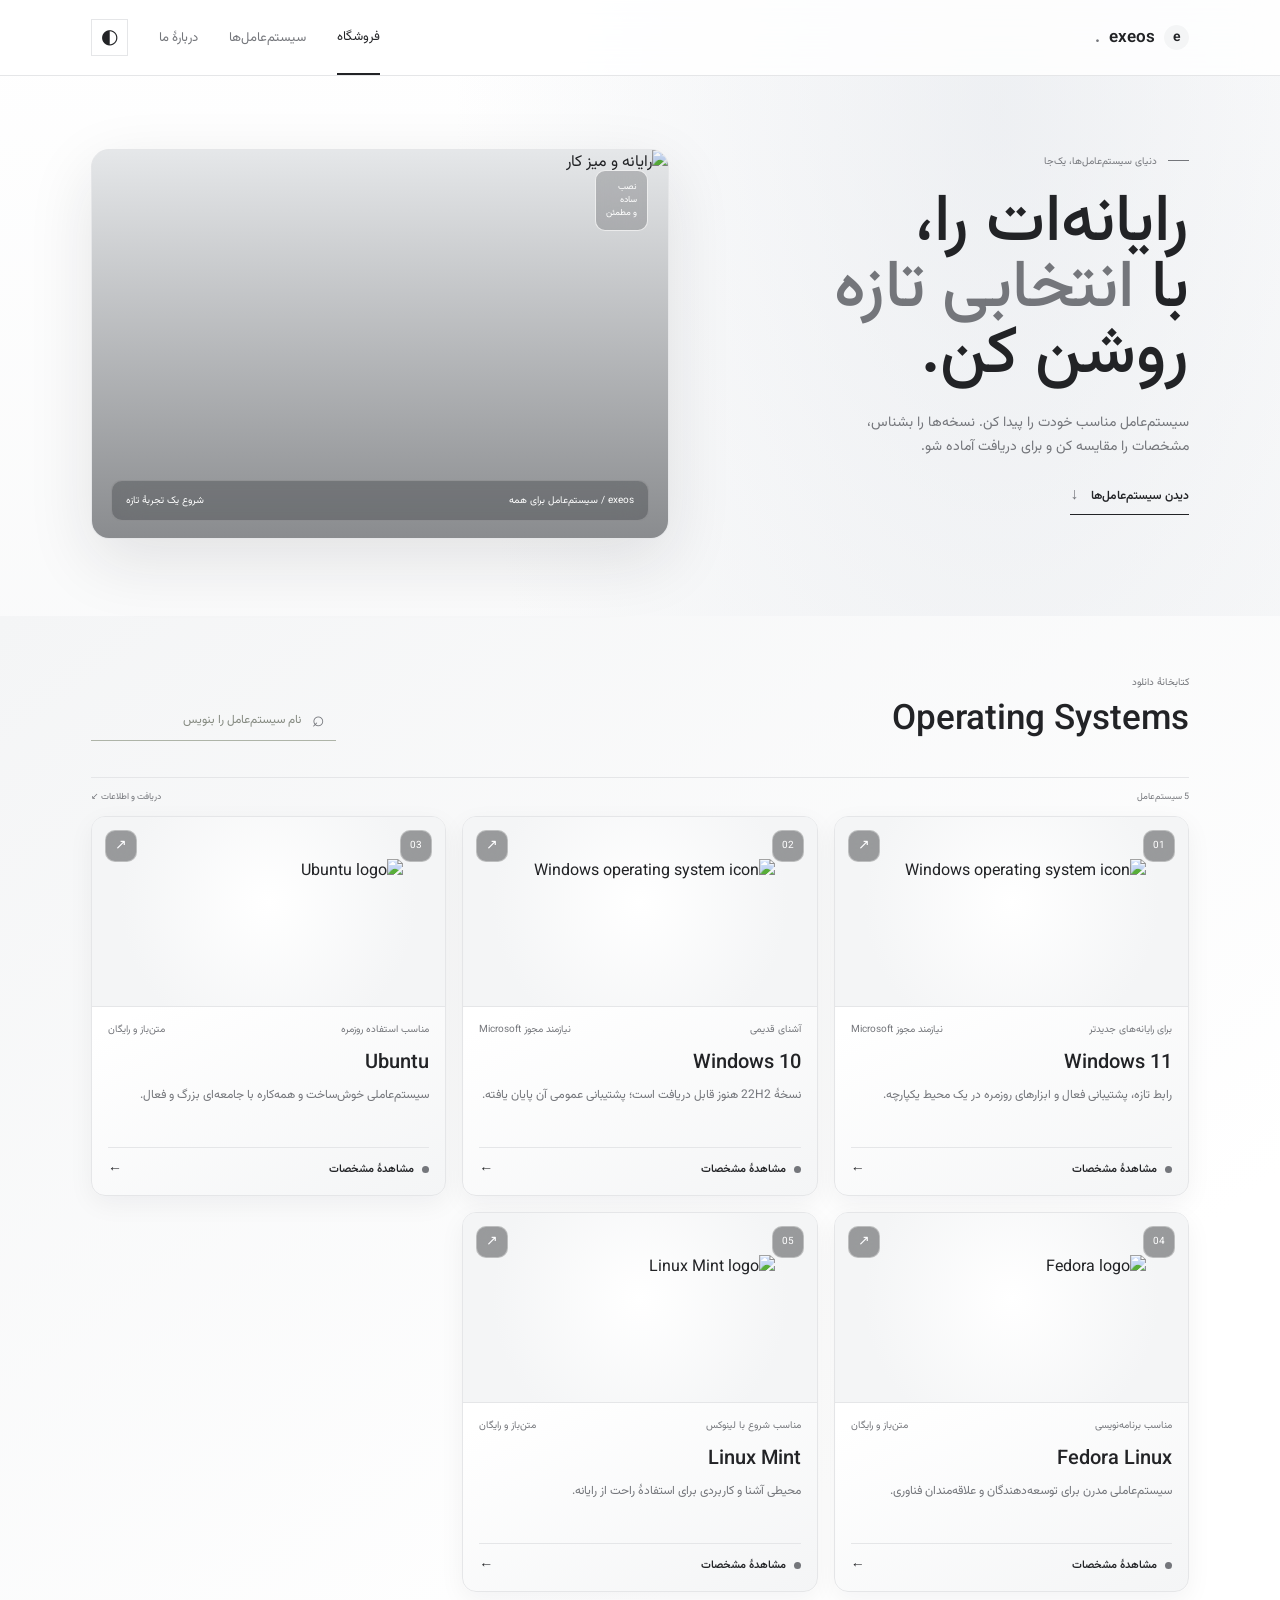
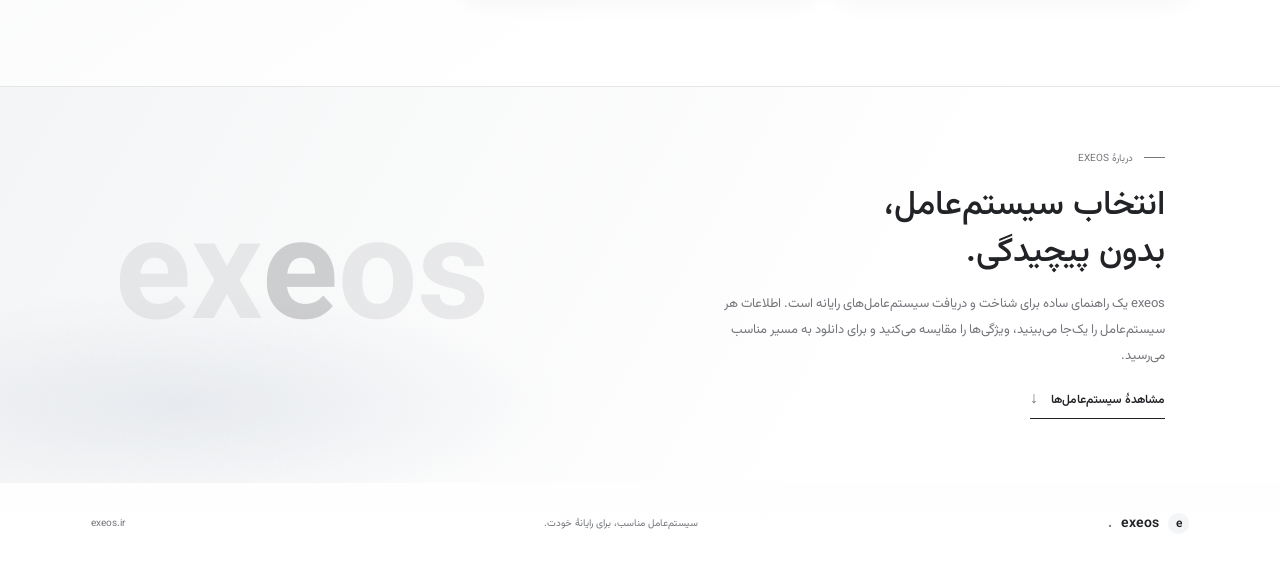
==== index.html @ da19ff05 "Add exeos website and Windows OS entries" ====
<!doctype html>
<html lang="fa" dir="rtl">
  <head>
    <meta charset="utf-8" />
    <meta name="viewport" content="width=device-width, initial-scale=1" />
    <meta name="theme-color" content="#f7f7f8" />
    <meta
      name="description"
      content="exeos؛ مرجع انتخاب و دانلود سیستم‌عامل برای رایانه شما."
    />
    <title>exeos | دانلود سیستم‌عامل</title>
    <link rel="preconnect" href="https://fonts.googleapis.com" />
    <link rel="preconnect" href="https://fonts.gstatic.com" crossorigin />
    <link
      href="https://fonts.googleapis.com/css2?family=Vazirmatn:wght@400;500;600;700;800&display=swap"
      rel="stylesheet"
    />
    <link rel="stylesheet" href="style.css" />
    <script src="catalog.js" defer></script>
    <script src="index.js" defer></script>
  </head>
  <body>
    <header class="site-header">
      <a class="wordmark" href="index.html" aria-label="صفحه اصلی exeos"
        ><span class="wordmark-mark" aria-hidden="true">e</span> exeos<span
          class="wordmark-period"
          >.</span
        ></a
      >
      <nav class="header-nav" id="primary-navigation" aria-label="ناوبری اصلی">
        <a class="nav-link nav-link-active" href="index.html">فروشگاه</a>
        <a class="nav-link" href="#systems">سیستم‌عامل‌ها</a>
        <a class="nav-link" href="#about">دربارهٔ ما</a>
        <button
          class="theme-toggle"
          id="theme-toggle"
          type="button"
          aria-label="فعال‌کردن حالت تاریک"
          title="تغییر پوسته"
        >
          <span aria-hidden="true">◐</span>
        </button>
        <button
          class="menu-toggle"
          id="menu-toggle"
          type="button"
          aria-label="باز کردن منو"
          aria-expanded="false"
          aria-controls="primary-navigation"
        >
          <span aria-hidden="true"></span>
          <span aria-hidden="true"></span>
        </button>
      </nav>
    </header>

    <main>
      <section class="intro" aria-labelledby="page-title">
        <div class="intro-copy">
          <p class="eyebrow">
            <span class="eyebrow-line" aria-hidden="true"></span> دنیای
            سیستم‌عامل‌ها، یک‌جا
          </p>
          <h1 id="page-title">
            رایانه‌ات را،<br />با <span>انتخابی تازه</span> روشن کن.
          </h1>
          <p class="intro-description">
            سیستم‌عامل مناسب خودت را پیدا کن. نسخه‌ها را بشناس، مشخصات را مقایسه
            کن و برای دریافت آماده شو.
          </p>
          <a class="text-link" href="#systems"
            >دیدن سیستم‌عامل‌ها <span aria-hidden="true">↓</span></a
          >
        </div>
        <div class="intro-art" aria-label="نمایی از یک محیط کار دیجیتال">
          <img
            src="https://images.unsplash.com/photo-1498050108023-c5249f4df085?auto=format&fit=crop&w=1200&q=85"
            alt="رایانه و میز کار"
          />
          <div class="art-caption">
            <span>exeos / سیستم‌عامل برای همه</span
            ><span>شروع یک تجربهٔ تازه</span>
          </div>
          <span class="art-stamp" aria-hidden="true"
            >نصب<br />ساده<br />و مطمئن</span
          >
        </div>
      </section>

      <section
        class="collection"
        id="systems"
        aria-labelledby="collection-title"
      >
        <div class="section-heading">
          <div>
            <p class="eyebrow">کتابخانهٔ دانلود</p>
            <h2 id="collection-title">Operating Systems</h2>
          </div>
          <label class="search-box">
            <span class="search-icon" aria-hidden="true">⌕</span>
            <span class="visually-hidden">جست‌وجوی سیستم‌عامل</span>
            <input
              id="system-search"
              type="search"
              placeholder="نام سیستم‌عامل را بنویس"
              autocomplete="off"
            />
          </label>
        </div>
        <div class="collection-meta">
          <span id="result-count">در حال دریافت فهرست</span
          ><span>دریافت و اطلاعات <span aria-hidden="true">↙</span></span>
        </div>
        <div class="system-grid" id="system-grid" aria-live="polite"></div>
        <p class="empty-state" id="empty-state" hidden>
          موردی پیدا نشد. عبارت دیگری را جست‌وجو کنید.
        </p>
      </section>

      <section class="about-section" id="about" aria-labelledby="about-title">
        <div class="about-inner">
          <p class="eyebrow">
            <span class="eyebrow-line" aria-hidden="true"></span> دربارهٔ exeos
          </p>
          <h2 id="about-title">انتخاب سیستم‌عامل،<br />بدون پیچیدگی.</h2>
          <p>
            exeos یک راهنمای ساده برای شناخت و دریافت سیستم‌عامل‌های رایانه است.
            اطلاعات هر سیستم‌عامل را یک‌جا می‌بینید، ویژگی‌ها را مقایسه می‌کنید
            و برای دانلود به مسیر مناسب می‌رسید.
          </p>
          <a class="text-link" href="#systems"
            >مشاهدهٔ سیستم‌عامل‌ها <span aria-hidden="true">↓</span></a
          >
        </div>
        <div class="about-mark" aria-hidden="true">ex<span>e</span>os</div>
      </section>
    </main>

    <footer class="site-footer">
      <a class="wordmark" href="index.html"
        ><span class="wordmark-mark" aria-hidden="true">e</span> exeos<span
          class="wordmark-period"
          >.</span
        ></a
      >
      <span>سیستم‌عامل مناسب، برای رایانهٔ خودت.</span>
      <span>exeos.ir</span>
    </footer>
    <script src="theme.js" defer></script>
  </body>
</html>
---- style.css ----
:root {
  color-scheme: light;
  --paper: #ffffff;
  --ink: #222326;
  --muted: #74767b;
  --line: #e5e6e8;
  --soft: #f4f5f6;
  --accent: #35373b;
  --accent-text: #ffffff;
  --lime: #e9eaec;
  --blue: #eceef0;
  --serif: "Vazirmatn", sans-serif;
  --sans: "Vazirmatn", sans-serif;
  --mono: "Vazirmatn", sans-serif;
  font-family: var(--sans);
}

:root[data-theme="dark"] {
  color-scheme: dark;
  --paper: #1c1d1f;
  --ink: #f0f0f1;
  --muted: #a3a5aa;
  --line: #383a3e;
  --soft: #252629;
  --accent: #ececee;
  --accent-text: #202124;
  --lime: #323438;
  --blue: #292a2d;
}

* {
  box-sizing: border-box;
}
html {
  scroll-behavior: smooth;
}
body {
  margin: 0;
  background: var(--paper);
  color: var(--ink);
  font-family: var(--sans);
  -webkit-font-smoothing: antialiased;
}
a {
  color: inherit;
}
button,
input {
  font: inherit;
}
img {
  display: block;
  width: 100%;
}
.visually-hidden {
  position: absolute;
  width: 1px;
  height: 1px;
  padding: 0;
  margin: -1px;
  overflow: hidden;
  clip: rect(0, 0, 0, 0);
  white-space: nowrap;
  border: 0;
}

.site-header {
  height: 76px;
  padding: 0 7.1%;
  border-bottom: 1px solid var(--line);
  display: flex;
  align-items: center;
  justify-content: space-between;
}
.wordmark {
  display: inline-flex;
  align-items: center;
  gap: 9px;
  text-decoration: none;
  font: 600 17px var(--serif);
  letter-spacing: 0;
}
.wordmark-mark {
  display: grid;
  place-items: center;
  width: 25px;
  height: 25px;
  border-radius: 50%;
  background: var(--lime);
  font: 600 14px var(--serif);
}
.wordmark-period {
  color: #768d30;
  margin-left: -9px;
}
.header-nav {
  display: flex;
  align-items: center;
  gap: 31px;
  height: 100%;
}
.nav-link {
  color: var(--muted);
  font-size: 13px;
  text-decoration: none;
}
.nav-link:hover,
.nav-link-active {
  color: var(--ink);
}
.nav-link-active {
  height: 100%;
  display: grid;
  align-items: center;
  border-bottom: 2px solid var(--ink);
}
.header-note {
  display: flex;
  align-items: center;
  gap: 8px;
  padding-left: 25px;
  border-left: 1px solid var(--line);
  color: var(--muted);
  font: 11px var(--mono);
}
.status-dot {
  width: 7px;
  height: 7px;
  display: inline-block;
  border-radius: 50%;
  background: #8ea93e;
  flex: 0 0 auto;
}

.intro {
  max-width: 1320px;
  min-height: 565px;
  margin: 0 auto;
  padding: 69px 7.1% 74px;
  display: grid;
  grid-template-columns: 0.94fr 1.06fr;
  align-items: center;
  gap: 7%;
}
.intro-copy {
  padding: 0 0 18px;
}
.eyebrow {
  margin: 0 0 23px;
  color: var(--muted);
  font: 10px var(--mono);
  letter-spacing: 0;
  text-transform: uppercase;
}
.eyebrow-line {
  width: 21px;
  height: 1px;
  display: inline-block;
  margin: 0 8px 3px 0;
  background: #859743;
}
h1,
h2,
h3,
p {
  margin-top: 0;
}
h1,
h2,
h3 {
  font-family: var(--serif);
  letter-spacing: 0;
}
h1 {
  max-width: 530px;
  margin-bottom: 21px;
  font-size: clamp(46px, 5.2vw, 72px);
  font-weight: 500;
  line-height: 0.99;
}
h1 span {
  color: #788a40;
}
.intro-description {
  max-width: 370px;
  margin-bottom: 23px;
  color: var(--muted);
  font-size: 14px;
  line-height: 1.75;
}
.text-link {
  display: inline-flex;
  gap: 13px;
  align-items: center;
  padding: 0 0 6px;
  border-bottom: 1px solid var(--ink);
  font-size: 12px;
  font-weight: 600;
  text-decoration: none;
}
.text-link span {
  color: #748936;
  font-size: 16px;
}
.intro-art {
  position: relative;
  height: 350px;
  background: var(--blue);
}
.intro-art img {
  height: 100%;
  object-fit: cover;
}
.intro-art::after {
  position: absolute;
  inset: 0;
  background: linear-gradient(180deg, transparent 65%, rgb(20 24 20 / 43%));
  content: "";
  pointer-events: none;
}
.art-caption {
  position: absolute;
  z-index: 1;
  right: 19px;
  bottom: 17px;
  left: 19px;
  display: flex;
  justify-content: space-between;
  gap: 12px;
  color: white;
  font: 10px var(--mono);
}
.art-stamp {
  position: absolute;
  top: 20px;
  right: 20px;
  z-index: 1;
  padding: 10px;
  border: 1px solid rgb(255 255 255 / 75%);
  color: white;
  font: 9px/1.45 var(--mono);
}

.collection {
  padding: 59px 7.1% 94px;
  background: #eaede5;
}
.section-heading,
.collection-meta {
  max-width: 1128px;
  margin-right: auto;
  margin-left: auto;
}
.section-heading {
  display: flex;
  align-items: end;
  justify-content: space-between;
  gap: 22px;
  margin-bottom: 36px;
}
.section-heading .eyebrow {
  margin-bottom: 12px;
}
h2 {
  margin-bottom: 0;
  font-size: 35px;
  font-weight: 500;
  line-height: 1.1;
}
.search-box {
  display: flex;
  align-items: center;
  gap: 9px;
  width: 245px;
  padding: 9px 11px;
  border-bottom: 1px solid #aeb4a8;
  color: var(--muted);
}
.search-icon {
  font-size: 21px;
  line-height: 1;
}
.search-box input {
  width: 100%;
  min-width: 0;
  border: 0;
  outline: 0;
  background: transparent;
  color: var(--ink);
  font-size: 12px;
}
.search-box input::placeholder {
  color: #858a81;
}
.search-box:focus-within {
  border-bottom-color: var(--ink);
}
kbd {
  padding: 1px 5px;
  border: 1px solid var(--line);
  font: 10px var(--mono);
}
.collection-meta {
  display: flex;
  justify-content: space-between;
  padding: 12px 0;
  border-top: 1px solid #cbd0c6;
  color: var(--muted);
  font: 9px var(--mono);
}
.collection-meta > span:last-child {
  color: #51564d;
}
.system-grid {
  max-width: 1128px;
  margin: 0 auto;
  display: grid;
  grid-template-columns: repeat(3, minmax(0, 1fr));
  gap: 18px;
}
.system-card {
  min-width: 0;
  background: var(--paper);
  color: inherit;
  text-decoration: none;
  animation: rise-in 450ms both;
  animation-delay: calc(var(--card-index, 0) * 75ms);
}
.system-card-image {
  position: relative;
  height: 214px;
  overflow: hidden;
  background: var(--blue);
}
.system-card-image img {
  height: 100%;
  object-fit: cover;
  transition: transform 450ms cubic-bezier(0.2, 0.7, 0.2, 1);
}
.system-card:hover .system-card-image img {
  transform: scale(1.035);
}
.card-number,
.card-arrow {
  position: absolute;
  top: 13px;
  display: grid;
  place-items: center;
  width: 30px;
  height: 30px;
  background: var(--paper);
  font: 10px var(--mono);
}
.card-number {
  left: 13px;
}
.card-arrow {
  right: 13px;
  font-size: 14px;
  transition: background 180ms ease;
}
.system-card:hover .card-arrow {
  background: var(--lime);
}
.system-card-body {
  padding: 18px 18px 16px;
}
.card-meta {
  display: flex;
  justify-content: space-between;
  gap: 8px;
  margin-bottom: 10px;
  color: var(--muted);
  font: 9px var(--mono);
  text-transform: uppercase;
}
.system-card h3 {
  margin-bottom: 7px;
  font-size: 22px;
  font-weight: 500;
}
.system-card-body > p {
  min-height: 43px;
  margin-bottom: 19px;
  color: var(--muted);
  font-size: 12px;
  line-height: 1.65;
}
.card-note {
  display: flex;
  align-items: center;
  gap: 8px;
  padding-top: 11px;
  border-top: 1px solid var(--line);
  font-size: 10px;
  font-weight: 600;
}
.card-note > span:last-child {
  margin-left: auto;
  font-size: 14px;
}
.empty-state {
  max-width: 1128px;
  margin: 24px auto;
  color: var(--muted);
  font-size: 14px;
}

.site-footer {
  min-height: 81px;
  padding: 18px 7.1%;
  display: flex;
  align-items: center;
  justify-content: space-between;
  gap: 18px;
  color: var(--muted);
  font-size: 10px;
}
.site-footer .wordmark {
  color: var(--ink);
  font-size: 14px;
}
.site-footer .wordmark-mark {
  width: 21px;
  height: 21px;
  font-size: 12px;
}
.site-footer .wordmark-period {
  margin-left: -9px;
}

/* Detail page */
.detail-main {
  max-width: 1180px;
  min-height: calc(100vh - 157px);
  margin: 0 auto;
  padding: 43px 6% 76px;
}
.back-link {
  display: inline-flex;
  align-items: center;
  gap: 9px;
  margin-bottom: 34px;
  color: var(--muted);
  font-size: 11px;
  text-decoration: none;
}
.back-link:hover {
  color: var(--ink);
}
.detail-layout {
  display: grid;
  grid-template-columns: 1fr 0.87fr;
  align-items: start;
  gap: 7%;
}
.detail-image-wrap {
  position: sticky;
  top: 24px;
  height: min(58vw, 520px);
  min-height: 330px;
  background: var(--blue);
}
.detail-image-wrap img {
  height: 100%;
  object-fit: cover;
}
.detail-image-label {
  position: absolute;
  right: 14px;
  bottom: 14px;
  left: 14px;
  display: flex;
  justify-content: space-between;
  gap: 10px;
  padding: 11px 12px;
  background: var(--paper);
  font: 9px var(--mono);
}
.detail-copy {
  padding-top: 13px;
}
.detail-copy .eyebrow {
  margin-bottom: 18px;
}
.detail-copy h1 {
  margin-bottom: 15px;
  font-size: clamp(40px, 4.2vw, 57px);
}
.detail-tagline {
  margin-bottom: 22px;
  color: #788a40;
  font: 500 16px var(--serif);
}
.detail-description {
  color: var(--muted);
  font-size: 13px;
  line-height: 1.85;
}
.download-button {
  min-height: 49px;
  margin: 23px 0 27px;
  padding: 0 16px;
  display: inline-flex;
  align-items: center;
  justify-content: center;
  gap: 22px;
  background: var(--lime);
  color: var(--ink);
  font-size: 12px;
  font-weight: 700;
  text-decoration: none;
  transition: background 160ms ease;
}
.download-button:hover {
  background: #c7e454;
}
.download-button span {
  font-size: 16px;
}
.detail-section {
  padding: 20px 0;
  border-top: 1px solid var(--line);
}
.detail-section h2 {
  margin-bottom: 13px;
  font: 10px var(--mono);
  text-transform: uppercase;
}
.detail-section p {
  margin-bottom: 0;
  color: var(--muted);
  font-size: 12px;
  line-height: 1.7;
}
.feature-list {
  margin: 0;
  padding: 0;
  list-style: none;
}
.feature-list li {
  display: flex;
  align-items: baseline;
  gap: 10px;
  padding: 7px 0;
  color: #51564d;
  font-size: 12px;
}
.feature-list li::before {
  width: 6px;
  height: 6px;
  display: inline-block;
  border-radius: 50%;
  background: #a2b855;
  content: "";
  flex: 0 0 auto;
}
.detail-error {
  max-width: 590px;
  padding: 80px 0;
}
.detail-error h1 {
  font-size: 46px;
}
.detail-error p {
  color: var(--muted);
  font-size: 14px;
  line-height: 1.7;
}
.detail-error .text-link {
  margin-top: 10px;
}

@keyframes rise-in {
  from {
    opacity: 0;
    transform: translateY(10px);
  }
  to {
    opacity: 1;
    transform: translateY(0);
  }
}

@media (max-width: 850px) {
  .intro {
    gap: 5%;
    padding-right: 6%;
    padding-left: 6%;
  }
  .intro-art {
    height: 300px;
  }
  .collection {
    padding-right: 6%;
    padding-left: 6%;
  }
  .system-grid {
    grid-template-columns: repeat(2, minmax(0, 1fr));
  }
  .detail-main {
    padding-right: 6%;
    padding-left: 6%;
  }
  .detail-layout {
    gap: 5%;
  }
  .detail-image-wrap {
    min-height: 290px;
  }
}

@media (max-width: 600px) {
  .site-header {
    height: 64px;
    padding: 0 20px;
  }
  .header-nav {
    gap: 18px;
  }
  .header-note {
    display: none;
  }
  .intro {
    min-height: auto;
    padding: 53px 20px 44px;
    grid-template-columns: 1fr;
    gap: 28px;
  }
  h1 {
    font-size: 52px;
  }
  .intro-art {
    height: 255px;
  }
  .art-caption {
    font-size: 8px;
  }
  .collection {
    padding: 41px 20px 62px;
  }
  .section-heading {
    align-items: start;
    flex-direction: column;
    margin-bottom: 24px;
  }
  h2 {
    font-size: 30px;
  }
  .search-box {
    width: 100%;
  }
  .system-grid {
    grid-template-columns: 1fr;
    gap: 13px;
  }
  .system-card-image {
    height: 230px;
  }
  .system-card-body > p {
    min-height: 0;
  }
  .site-footer {
    align-items: flex-start;
    flex-direction: column;
    padding: 22px 20px;
    gap: 10px;
  }
  .detail-main {
    min-height: calc(100vh - 210px);
    padding: 27px 20px 54px;
  }
  .back-link {
    margin-bottom: 23px;
  }
  .detail-layout {
    grid-template-columns: 1fr;
    gap: 26px;
  }
  .detail-image-wrap {
    position: relative;
    top: auto;
    height: 65vw;
    min-height: 235px;
    max-height: 390px;
  }
  .detail-copy {
    padding-top: 0;
  }
  .detail-copy h1 {
    font-size: 46px;
  }
}

.detail-image-wrap .os-screenshot-image {
  width: 100%;
  height: 100%;
  padding: 0;
  object-fit: cover !important;
  background: var(--soft);
}
.detail-thumbnail .os-screenshot-image {
  width: 100%;
  height: 100%;
  padding: 0;
  object-fit: cover !important;
}
.download-note {
  display: flex;
  align-items: center;
  justify-content: center;
  gap: 6px;
  margin: -18px 0 5px;
  color: var(--muted);
  text-align: center;
  font-size: 10px;
}
.download-note-icon {
  width: 13px;
  height: 13px;
  display: inline-grid;
  place-items: center;
  flex: 0 0 auto;
  border: 1px solid currentColor;
  border-radius: 50%;
  font-size: 8px;
  line-height: 1;
}
@media (max-width: 600px) {
  .site-footer {
    display: grid;
    grid-template-columns: 1fr auto;
    min-height: 64px;
    align-items: center;
    direction: ltr;
    padding: 14px 20px;
    gap: 12px;
  }
  .site-footer .wordmark {
    grid-column: 2;
    grid-row: 1;
    margin-left: 0;
    direction: rtl;
    justify-self: end;
  }
  .site-footer > span:nth-of-type(1) {
    display: none;
  }
  .site-footer > span:nth-of-type(2) {
    grid-column: 1;
    grid-row: 1;
    margin: 0;
    direction: ltr;
    text-align: left;
    justify-self: start;
    white-space: nowrap;
  }
}

@media (prefers-reduced-motion: reduce) {
  *,
  *::before,
  *::after {
    scroll-behavior: auto !important;
    animation-duration: 0.01ms !important;
    animation-iteration-count: 1 !important;
    transition-duration: 0.01ms !important;
  }
}

/* Persian store and product gallery */
html[dir="rtl"] body {
  text-align: right;
}
html[dir="rtl"] .header-note {
  padding-right: 25px;
  padding-left: 0;
  border-right: 1px solid var(--line);
  border-left: 0;
}
html[dir="rtl"] .eyebrow-line {
  margin-right: 0;
  margin-left: 8px;
}
html[dir="rtl"] .card-number {
  right: 13px;
  left: auto;
}
html[dir="rtl"] .card-arrow {
  right: auto;
  left: 13px;
}
html[dir="rtl"] .card-note > span:last-child {
  margin-right: auto;
  margin-left: 0;
}
html[dir="rtl"] .detail-section h2 {
  text-align: right;
}

.theme-toggle {
  width: 37px;
  height: 37px;
  display: grid;
  place-items: center;
  border: 1px solid var(--line);
  background: transparent;
  color: var(--ink);
  cursor: pointer;
  font-size: 20px;
}
.theme-toggle:hover {
  background: var(--soft);
}
.detail-gallery {
  position: sticky;
  top: 24px;
  min-width: 0;
}
.detail-image-wrap {
  position: relative;
  height: min(48vw, 510px);
  overflow: hidden;
  background: var(--soft);
}
.detail-thumbnails {
  display: grid;
  grid-template-columns: repeat(3, minmax(0, 1fr));
  gap: 10px;
  margin-top: 10px;
}
.detail-thumbnail {
  height: 94px;
  padding: 0;
  overflow: hidden;
  border: 1px solid transparent;
  background: var(--soft);
  cursor: pointer;
}
.detail-thumbnail[aria-pressed="true"] {
  border-color: var(--ink);
}
.detail-thumbnail {
  position: relative;
  border-radius: 12px;
  opacity: 0.68;
  transition:
    opacity 180ms ease,
    border-color 180ms ease,
    transform 180ms ease;
}
.detail-thumbnail:hover {
  opacity: 0.9;
  transform: translateY(-2px);
}
.detail-thumbnail[aria-pressed="true"] {
  opacity: 1;
  border-width: 2px;
  box-shadow: 0 5px 18px rgb(20 24 30 / 10%);
}
.os-icon-image {
  padding: 17%;
  object-fit: contain !important;
  background: radial-gradient(circle at 50% 45%, var(--paper), var(--soft) 72%);
}
.system-card-image .os-icon-image {
  padding: 42px;
}
.detail-image-wrap .os-icon-image {
  padding: clamp(70px, 12vw, 150px);
}
.detail-thumbnail .os-icon-image {
  padding: 14px;
}
.about-section {
  position: relative;
  min-height: 330px;
  padding: 64px 9%;
  display: flex;
  align-items: center;
  justify-content: space-between;
  gap: 44px;
  overflow: hidden;
  border-top: 1px solid var(--line);
  background:
    radial-gradient(
      ellipse at 14% 80%,
      rgb(213 218 226 / 48%),
      transparent 24rem
    ),
    linear-gradient(120deg, var(--soft), var(--paper) 68%);
}
.about-inner {
  position: relative;
  z-index: 1;
  max-width: 510px;
}
.about-inner .eyebrow {
  margin-bottom: 16px;
}
.about-inner h2 {
  margin-bottom: 14px;
  font-size: 34px;
  line-height: 1.4;
}
.about-inner > p:not(.eyebrow) {
  max-width: 480px;
  margin-bottom: 18px;
  color: var(--muted);
  font-size: 13px;
  line-height: 2;
}
.about-mark {
  color: color-mix(in srgb, var(--muted) 13%, transparent);
  font: 700 clamp(68px, 11vw, 150px) / 1 var(--sans);
  direction: ltr;
  user-select: none;
}
.about-mark span {
  color: color-mix(in srgb, var(--ink) 20%, transparent);
}
html[dir="rtl"] .about-section {
  text-align: right;
}
@media (max-width: 600px) {
  .about-section {
    min-height: 0;
    padding: 45px 20px;
  }
  .about-mark {
    display: none;
  }
  .about-inner h2 {
    font-size: 29px;
  }
}
:root[data-theme="dark"] .about-section {
  background:
    radial-gradient(
      ellipse at 14% 80%,
      rgb(95 99 108 / 17%),
      transparent 24rem
    ),
    linear-gradient(120deg, var(--soft), var(--paper) 68%);
}
.detail-thumbnail img {
  width: 100%;
  height: 100%;
  object-fit: cover;
}
.download-button {
  width: 100%;
  background: var(--accent);
  color: var(--accent-text);
}
.download-button:hover {
  opacity: 0.88;
}
.download-button-disabled {
  cursor: not-allowed;
  opacity: 0.55;
}
.download-note {
  margin: -18px 0 5px;
  color: var(--muted);
  text-align: center;
  font-size: 10px;
}
.official-link {
  display: block;
  margin: 10px 0 21px;
  color: var(--muted);
  text-align: center;
  font-size: 10px;
  text-decoration: underline;
  text-underline-offset: 3px;
}
.official-link:hover {
  color: var(--ink);
}
.product-facts {
  display: grid;
  grid-template-columns: repeat(2, minmax(0, 1fr));
  margin: 0 0 20px;
  border-top: 1px solid var(--line);
  border-right: 1px solid var(--line);
}
.product-facts > div {
  min-width: 0;
  padding: 12px;
  border-bottom: 1px solid var(--line);
  border-left: 1px solid var(--line);
}
.product-facts dt {
  margin-bottom: 5px;
  color: var(--muted);
  font-size: 10px;
}
.product-facts dd {
  margin: 0;
  font-size: 12px;
  font-weight: 600;
}
.detail-tagline {
  color: var(--muted);
}
.collection {
  background: var(--soft);
}
.system-card {
  background: var(--paper);
}
.wordmark-mark {
  background: var(--soft);
}
.wordmark-period,
h1 span,
.text-link span,
.detail-tagline {
  color: var(--muted);
}
.eyebrow-line,
.status-dot {
  background: var(--muted);
}
.download-button:hover {
  background: var(--accent);
}
.system-card:hover .card-arrow {
  background: var(--soft);
}

@media (max-width: 850px) {
  .detail-thumbnail {
    height: 76px;
  }
}
@media (max-width: 600px) {
  .detail-gallery {
    position: relative;
    top: auto;
  }
  .detail-thumbnail {
    height: 70px;
  }
}

/* exeos storefront */
body {
  background:
    radial-gradient(
      ellipse at 78% 5%,
      rgb(220 224 230 / 48%),
      transparent 34rem
    ),
    linear-gradient(180deg, var(--paper) 0%, var(--soft) 60%, var(--paper) 100%);
}
.wordmark-period,
h1 span,
.text-link span,
.detail-tagline {
  color: var(--muted);
}
.eyebrow-line,
.status-dot {
  background: var(--muted);
}
.intro {
  min-height: 540px;
  grid-template-columns: 0.88fr 1.12fr;
  gap: 6%;
}
.intro-art {
  height: 390px;
  overflow: hidden;
  border: 1px solid var(--line);
  border-radius: 18px;
  box-shadow: 0 22px 66px rgb(25 29 35 / 11%);
}
.intro-art::after {
  background: linear-gradient(180deg, rgb(18 20 24 / 3%), rgb(18 20 24 / 45%));
}
.art-caption {
  align-items: center;
  padding: 12px 14px;
  border: 1px solid rgb(255 255 255 / 20%);
  border-radius: 11px;
  background: rgb(28 30 34 / 27%);
  backdrop-filter: blur(14px);
}
.art-stamp {
  border-radius: 10px;
  background: rgb(28 30 34 / 22%);
  backdrop-filter: blur(14px);
}
.collection {
  background: linear-gradient(145deg, var(--soft) 0%, var(--paper) 74%);
}
.collection-meta {
  border-color: var(--line);
}
.collection-meta > span:last-child {
  color: var(--muted);
}
.system-grid {
  grid-template-columns: repeat(auto-fit, minmax(min(100%, 270px), 1fr));
  gap: 16px;
}
.system-card {
  overflow: hidden;
  border: 1px solid var(--line);
  border-radius: 14px;
  background: linear-gradient(155deg, var(--paper) 40%, var(--soft));
  box-shadow: 0 8px 26px rgb(24 27 32 / 5%);
  transition:
    transform 180ms ease,
    border-color 180ms ease,
    box-shadow 180ms ease;
}
.system-card:hover {
  transform: translateY(-3px);
  border-color: var(--muted);
  box-shadow: 0 16px 38px rgb(24 27 32 / 10%);
}
.system-card-image {
  height: 190px;
  border-bottom: 1px solid var(--line);
}
.card-number,
.card-arrow {
  width: 32px;
  height: 32px;
  border: 1px solid rgb(255 255 255 / 35%);
  border-radius: 10px;
  background: rgb(27 29 33 / 42%);
  color: #fff;
  backdrop-filter: blur(13px);
}
.system-card-body {
  padding: 15px 16px 14px;
}
.card-meta {
  font-size: 10px;
  text-transform: none;
}
.system-card h3 {
  font-size: 20px;
}
.system-card-body > p {
  min-height: 42px;
}
.card-note {
  font-size: 11px;
}
.system-card:hover .card-arrow {
  background: rgb(27 29 33 / 62%);
}
.site-header {
  position: sticky;
  top: 0;
  z-index: 5;
  background: color-mix(in srgb, var(--paper) 82%, transparent);
  backdrop-filter: blur(18px);
}
.detail-image-wrap {
  overflow: hidden;
  border: 1px solid var(--line);
  border-radius: 16px;
}
.detail-image-label {
  border: 1px solid rgb(255 255 255 / 40%);
  border-radius: 11px;
  background: color-mix(in srgb, var(--paper) 76%, transparent);
  backdrop-filter: blur(16px);
}
.download-button {
  border-radius: 10px;
}
.product-facts {
  overflow: hidden;
  border-radius: 11px;
}

@media (max-width: 850px) {
  .intro {
    grid-template-columns: 0.9fr 1.1fr;
  }
  .intro-art {
    height: 330px;
  }
}
@media (max-width: 600px) {
  .intro {
    grid-template-columns: 1fr;
    padding-top: 44px;
  }
  .intro-art {
    height: 245px;
    border-radius: 14px;
  }
  .system-grid {
    grid-template-columns: repeat(auto-fit, minmax(min(100%, 235px), 1fr));
  }
  .system-card-image {
    height: 185px;
  }
}
@media (prefers-reduced-motion: reduce) {
  .system-card {
    transition: none;
  }
}
:root[data-theme="dark"] body {
  background:
    radial-gradient(ellipse at 78% 5%, rgb(95 99 108 / 17%), transparent 34rem),
    linear-gradient(180deg, var(--paper) 0%, var(--soft) 60%, var(--paper) 100%);
}

.menu-toggle {
  display: none;
  width: 40px;
  height: 40px;
  padding: 0;
  align-items: center;
  justify-content: center;
  flex-direction: column;
  gap: 5px;
  border: 1px solid var(--line);
  border-radius: 10px;
  background: var(--paper);
  color: var(--ink);
  cursor: pointer;
}
.menu-toggle span {
  width: 17px;
  height: 2px;
  border-radius: 2px;
  background: currentColor;
  transition: transform 160ms ease;
}
.menu-toggle[aria-expanded="true"] span:first-child {
  transform: translateY(3.5px) rotate(45deg);
}
.menu-toggle[aria-expanded="true"] span:last-child {
  transform: translateY(-3.5px) rotate(-45deg);
}

@media (max-width: 600px) {
  .site-header {
    position: sticky;
    z-index: 10;
  }
  .header-nav {
    position: relative;
    gap: 9px;
  }
  .menu-toggle {
    display: flex;
  }
  .header-nav .nav-link {
    display: none;
  }
  .header-nav.is-open {
    position: static;
  }
  .header-nav.is-open .nav-link {
    position: absolute;
    z-index: 11;
    right: 14px;
    left: 14px;
    display: flex;
    align-items: center;
    min-height: 48px;
    padding: 0 16px;
    border: 1px solid var(--line);
    border-radius: 10px;
    background: color-mix(in srgb, var(--paper) 92%, transparent);
    box-shadow: 0 12px 30px rgb(20 24 30 / 12%);
    backdrop-filter: blur(18px);
  }
  .header-nav.is-open .nav-link:nth-of-type(1) {
    top: 70px;
  }
  .header-nav.is-open .nav-link:nth-of-type(2) {
    top: 124px;
  }
  .header-nav.is-open .nav-link:nth-of-type(3) {
    top: 178px;
  }
  .header-nav.is-open .nav-link-active {
    border-bottom: 1px solid var(--line);
  }
}
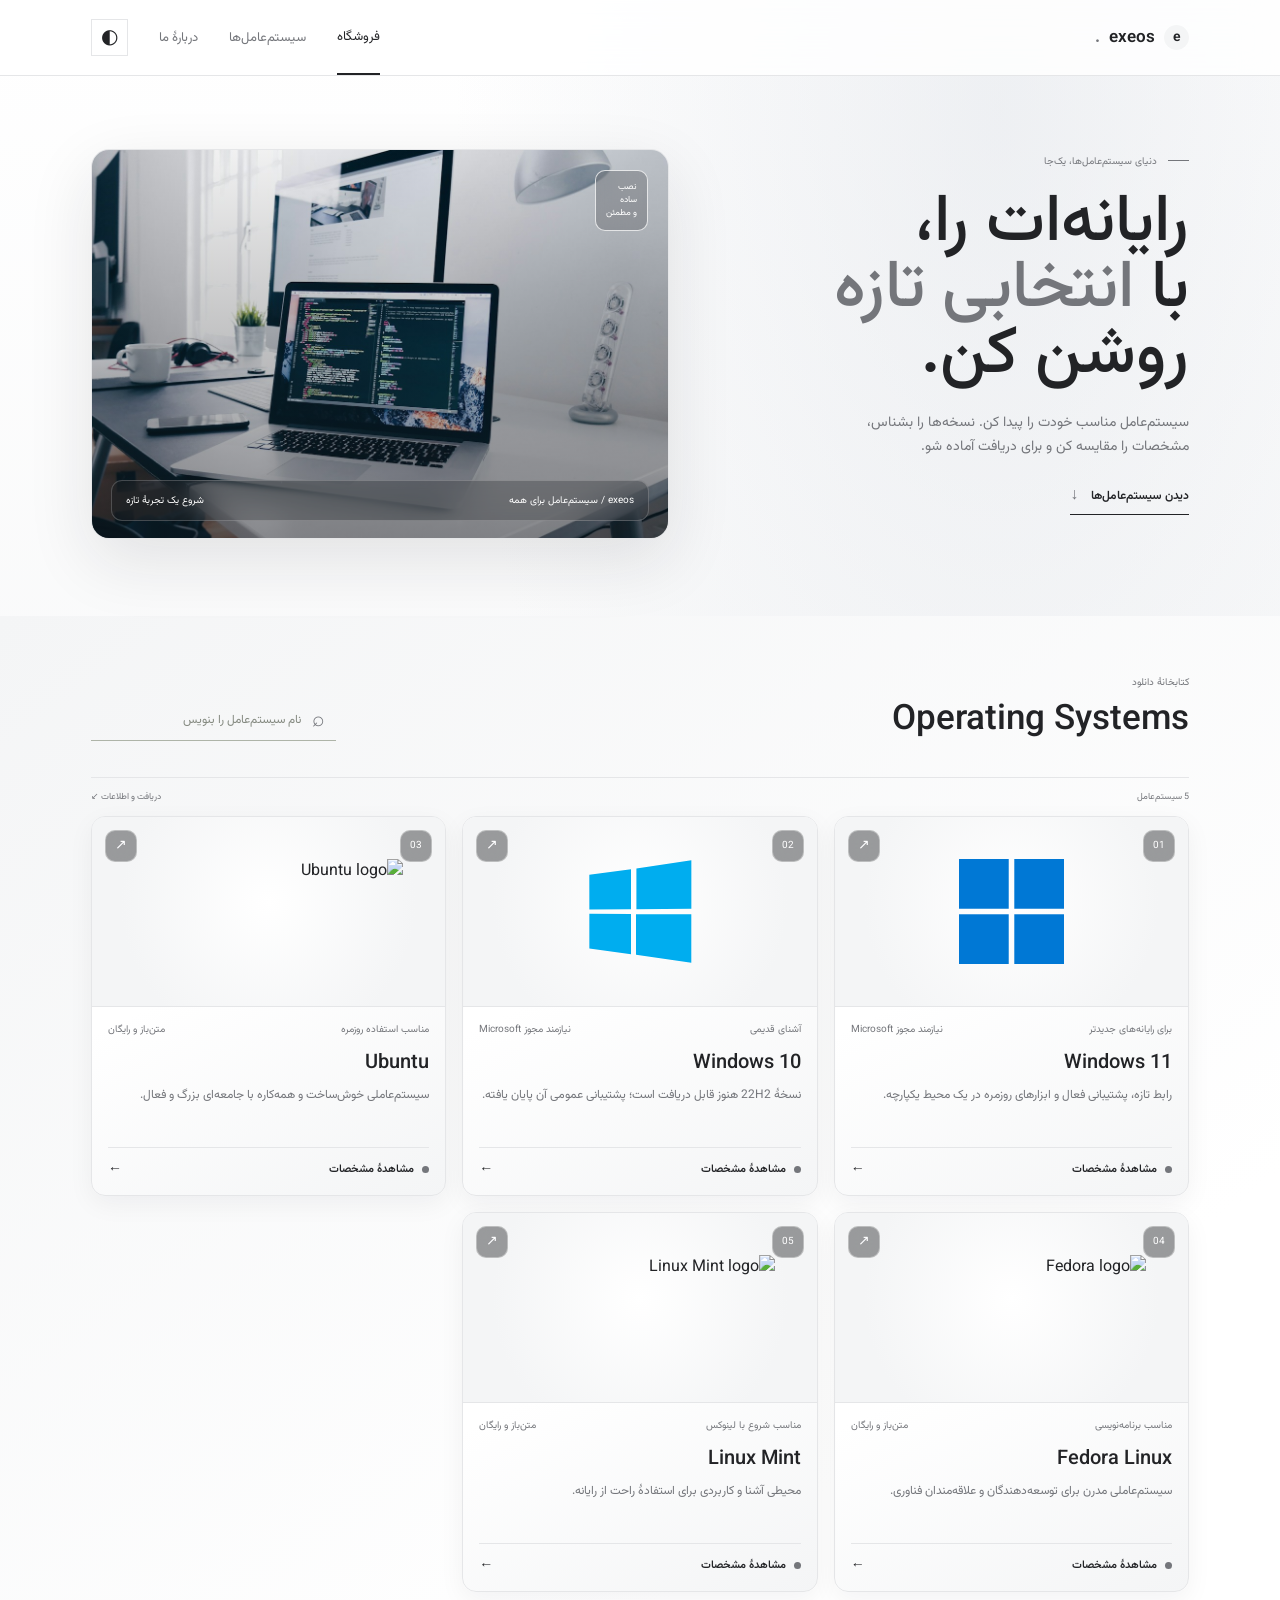
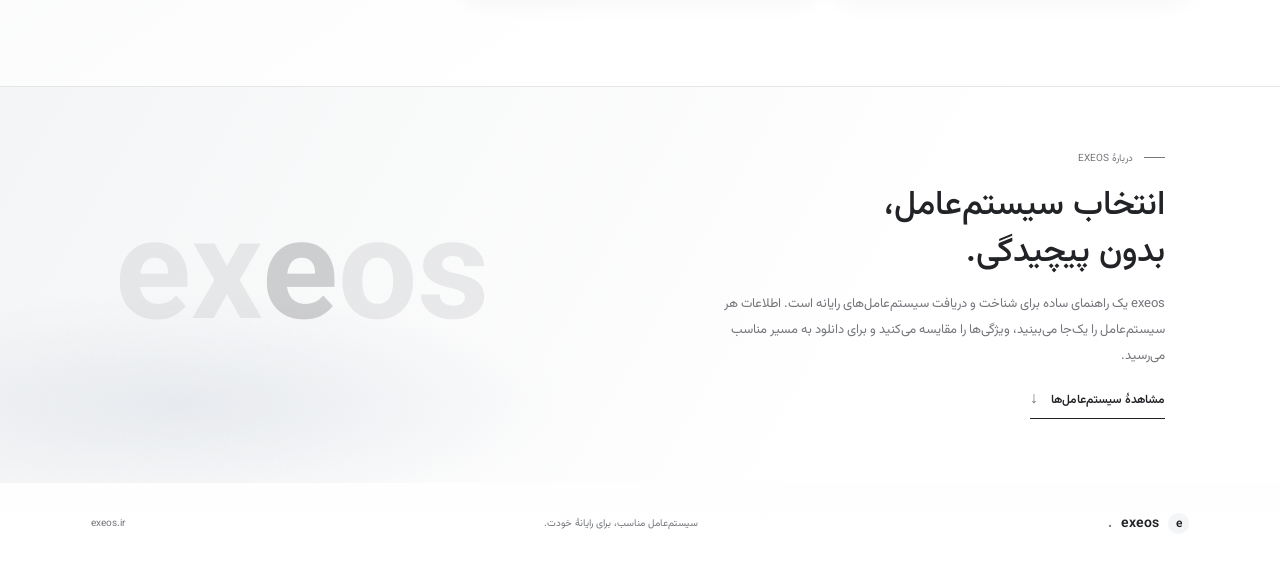
==== commit 24ac1c8e: "Initial commit" ====
--- a/index.html
+++ b/index.html
@@ -1,152 +1,149 @@
-<!doctype html>
-<html lang="fa" dir="rtl">
-  <head>
-    <meta charset="utf-8" />
-    <meta name="viewport" content="width=device-width, initial-scale=1" />
-    <meta name="theme-color" content="#f7f7f8" />
-    <meta
-      name="description"
-      content="exeos؛ مرجع انتخاب و دانلود سیستم‌عامل برای رایانه شما."
-    />
-    <title>exeos | دانلود سیستم‌عامل</title>
-    <link rel="preconnect" href="https://fonts.googleapis.com" />
-    <link rel="preconnect" href="https://fonts.gstatic.com" crossorigin />
-    <link
-      href="https://fonts.googleapis.com/css2?family=Vazirmatn:wght@400;500;600;700;800&display=swap"
-      rel="stylesheet"
-    />
-    <link rel="stylesheet" href="style.css" />
-    <script src="catalog.js" defer></script>
-    <script src="index.js" defer></script>
-  </head>
-  <body>
-    <header class="site-header">
-      <a class="wordmark" href="index.html" aria-label="صفحه اصلی exeos"
-        ><span class="wordmark-mark" aria-hidden="true">e</span> exeos<span
-          class="wordmark-period"
-          >.</span
-        ></a
-      >
-      <nav class="header-nav" id="primary-navigation" aria-label="ناوبری اصلی">
-        <a class="nav-link nav-link-active" href="index.html">فروشگاه</a>
-        <a class="nav-link" href="#systems">سیستم‌عامل‌ها</a>
-        <a class="nav-link" href="#about">دربارهٔ ما</a>
-        <button
-          class="theme-toggle"
-          id="theme-toggle"
-          type="button"
-          aria-label="فعال‌کردن حالت تاریک"
-          title="تغییر پوسته"
-        >
-          <span aria-hidden="true">◐</span>
-        </button>
-        <button
-          class="menu-toggle"
-          id="menu-toggle"
-          type="button"
-          aria-label="باز کردن منو"
-          aria-expanded="false"
-          aria-controls="primary-navigation"
-        >
-          <span aria-hidden="true"></span>
-          <span aria-hidden="true"></span>
-        </button>
-      </nav>
-    </header>
-
-    <main>
-      <section class="intro" aria-labelledby="page-title">
-        <div class="intro-copy">
-          <p class="eyebrow">
-            <span class="eyebrow-line" aria-hidden="true"></span> دنیای
-            سیستم‌عامل‌ها، یک‌جا
-          </p>
-          <h1 id="page-title">
-            رایانه‌ات را،<br />با <span>انتخابی تازه</span> روشن کن.
-          </h1>
-          <p class="intro-description">
-            سیستم‌عامل مناسب خودت را پیدا کن. نسخه‌ها را بشناس، مشخصات را مقایسه
-            کن و برای دریافت آماده شو.
-          </p>
-          <a class="text-link" href="#systems"
-            >دیدن سیستم‌عامل‌ها <span aria-hidden="true">↓</span></a
-          >
-        </div>
-        <div class="intro-art" aria-label="نمایی از یک محیط کار دیجیتال">
-          <img
-            src="https://images.unsplash.com/photo-1498050108023-c5249f4df085?auto=format&fit=crop&w=1200&q=85"
-            alt="رایانه و میز کار"
-          />
-          <div class="art-caption">
-            <span>exeos / سیستم‌عامل برای همه</span
-            ><span>شروع یک تجربهٔ تازه</span>
-          </div>
-          <span class="art-stamp" aria-hidden="true"
-            >نصب<br />ساده<br />و مطمئن</span
-          >
-        </div>
-      </section>
-
-      <section
-        class="collection"
-        id="systems"
-        aria-labelledby="collection-title"
-      >
-        <div class="section-heading">
-          <div>
-            <p class="eyebrow">کتابخانهٔ دانلود</p>
-            <h2 id="collection-title">Operating Systems</h2>
-          </div>
-          <label class="search-box">
-            <span class="search-icon" aria-hidden="true">⌕</span>
-            <span class="visually-hidden">جست‌وجوی سیستم‌عامل</span>
-            <input
-              id="system-search"
-              type="search"
-              placeholder="نام سیستم‌عامل را بنویس"
-              autocomplete="off"
-            />
-          </label>
-        </div>
-        <div class="collection-meta">
-          <span id="result-count">در حال دریافت فهرست</span
-          ><span>دریافت و اطلاعات <span aria-hidden="true">↙</span></span>
-        </div>
-        <div class="system-grid" id="system-grid" aria-live="polite"></div>
-        <p class="empty-state" id="empty-state" hidden>
-          موردی پیدا نشد. عبارت دیگری را جست‌وجو کنید.
-        </p>
-      </section>
-
-      <section class="about-section" id="about" aria-labelledby="about-title">
-        <div class="about-inner">
-          <p class="eyebrow">
-            <span class="eyebrow-line" aria-hidden="true"></span> دربارهٔ exeos
-          </p>
-          <h2 id="about-title">انتخاب سیستم‌عامل،<br />بدون پیچیدگی.</h2>
-          <p>
-            exeos یک راهنمای ساده برای شناخت و دریافت سیستم‌عامل‌های رایانه است.
-            اطلاعات هر سیستم‌عامل را یک‌جا می‌بینید، ویژگی‌ها را مقایسه می‌کنید
-            و برای دانلود به مسیر مناسب می‌رسید.
-          </p>
-          <a class="text-link" href="#systems"
-            >مشاهدهٔ سیستم‌عامل‌ها <span aria-hidden="true">↓</span></a
-          >
-        </div>
-        <div class="about-mark" aria-hidden="true">ex<span>e</span>os</div>
-      </section>
-    </main>
-
-    <footer class="site-footer">
-      <a class="wordmark" href="index.html"
-        ><span class="wordmark-mark" aria-hidden="true">e</span> exeos<span
-          class="wordmark-period"
-          >.</span
-        ></a
-      >
-      <span>سیستم‌عامل مناسب، برای رایانهٔ خودت.</span>
-      <span>exeos.ir</span>
-    </footer>
-    <script src="theme.js" defer></script>
-  </body>
-</html>
+<!doctype html>
+<html lang="fa" dir="rtl">
+  <head>
+    <meta charset="utf-8" />
+    <meta name="viewport" content="width=device-width, initial-scale=1" />
+    <meta name="theme-color" content="#f7f7f8" />
+    <meta
+      name="description"
+      content="exeos؛ مرجع انتخاب و دانلود سیستم‌عامل برای رایانه شما."
+    />
+    <title>exeos | دانلود سیستم‌عامل</title>
+    <link rel="preconnect" href="https://fonts.googleapis.com" />
+    <link rel="preconnect" href="https://fonts.gstatic.com" crossorigin />
+    <link
+      href="https://fonts.googleapis.com/css2?family=Vazirmatn:wght@400;500;600;700;800&display=swap"
+      rel="stylesheet"
+    />
+    <link rel="stylesheet" href="style.css" />
+    <script src="catalog.js" defer></script>
+    <script src="index.js" defer></script>
+  </head>
+  <body>
+    <header class="site-header">
+      <a class="wordmark" href="index.html" aria-label="صفحه اصلی exeos"
+        ><span class="wordmark-mark" aria-hidden="true">e</span> exeos<span
+          class="wordmark-period"
+          >.</span
+        ></a
+      >
+      <nav class="header-nav" id="primary-navigation" aria-label="ناوبری اصلی">
+        <a class="nav-link nav-link-active" href="index.html">فروشگاه</a>
+        <a class="nav-link" href="#systems">سیستم‌عامل‌ها</a>
+        <a class="nav-link" href="#about">دربارهٔ ما</a>
+        <button
+          class="theme-toggle"
+          id="theme-toggle"
+          type="button"
+          aria-label="فعال‌کردن حالت تاریک"
+          title="تغییر پوسته"
+        >
+          <span aria-hidden="true">◐</span>
+        </button>
+        <button
+          class="menu-toggle"
+          id="menu-toggle"
+          type="button"
+          aria-label="باز کردن منو"
+          aria-expanded="false"
+          aria-controls="primary-navigation"
+        >
+          <span aria-hidden="true"></span>
+          <span aria-hidden="true"></span>
+        </button>
+      </nav>
+    </header>
+
+    <main>
+      <section class="intro" aria-labelledby="page-title">
+        <div class="intro-copy">
+          <p class="eyebrow">
+            <span class="eyebrow-line" aria-hidden="true"></span> دنیای
+            سیستم‌عامل‌ها، یک‌جا
+          </p>
+          <h1 id="page-title">
+            رایانه‌ات را،<br />با <span>انتخابی تازه</span> روشن کن.
+          </h1>
+          <p class="intro-description">
+            سیستم‌عامل مناسب خودت را پیدا کن. نسخه‌ها را بشناس، مشخصات را مقایسه
+            کن و برای دریافت آماده شو.
+          </p>
+          <a class="text-link" href="#systems"
+            >دیدن سیستم‌عامل‌ها <span aria-hidden="true">↓</span></a
+          >
+        </div>
+        <div class="intro-art" aria-label="نمایی از یک محیط کار دیجیتال">
+          <img src="sources/pics/hero-workspace.jpg" alt="رایانه و میز کار" />
+          <div class="art-caption">
+            <span>exeos / سیستم‌عامل برای همه</span
+            ><span>شروع یک تجربهٔ تازه</span>
+          </div>
+          <span class="art-stamp" aria-hidden="true"
+            >نصب<br />ساده<br />و مطمئن</span
+          >
+        </div>
+      </section>
+
+      <section
+        class="collection"
+        id="systems"
+        aria-labelledby="collection-title"
+      >
+        <div class="section-heading">
+          <div>
+            <p class="eyebrow">کتابخانهٔ دانلود</p>
+            <h2 id="collection-title">Operating Systems</h2>
+          </div>
+          <label class="search-box">
+            <span class="search-icon" aria-hidden="true">⌕</span>
+            <span class="visually-hidden">جست‌وجوی سیستم‌عامل</span>
+            <input
+              id="system-search"
+              type="search"
+              placeholder="نام سیستم‌عامل را بنویس"
+              autocomplete="off"
+            />
+          </label>
+        </div>
+        <div class="collection-meta">
+          <span id="result-count">در حال دریافت فهرست</span
+          ><span>دریافت و اطلاعات <span aria-hidden="true">↙</span></span>
+        </div>
+        <div class="system-grid" id="system-grid" aria-live="polite"></div>
+        <p class="empty-state" id="empty-state" hidden>
+          موردی پیدا نشد. عبارت دیگری را جست‌وجو کنید.
+        </p>
+      </section>
+
+      <section class="about-section" id="about" aria-labelledby="about-title">
+        <div class="about-inner">
+          <p class="eyebrow">
+            <span class="eyebrow-line" aria-hidden="true"></span> دربارهٔ exeos
+          </p>
+          <h2 id="about-title">انتخاب سیستم‌عامل،<br />بدون پیچیدگی.</h2>
+          <p>
+            exeos یک راهنمای ساده برای شناخت و دریافت سیستم‌عامل‌های رایانه است.
+            اطلاعات هر سیستم‌عامل را یک‌جا می‌بینید، ویژگی‌ها را مقایسه می‌کنید
+            و برای دانلود به مسیر مناسب می‌رسید.
+          </p>
+          <a class="text-link" href="#systems"
+            >مشاهدهٔ سیستم‌عامل‌ها <span aria-hidden="true">↓</span></a
+          >
+        </div>
+        <div class="about-mark" aria-hidden="true">ex<span>e</span>os</div>
+      </section>
+    </main>
+
+    <footer class="site-footer">
+      <a class="wordmark" href="index.html"
+        ><span class="wordmark-mark" aria-hidden="true">e</span> exeos<span
+          class="wordmark-period"
+          >.</span
+        ></a
+      >
+      <span>سیستم‌عامل مناسب، برای رایانهٔ خودت.</span>
+      <span>exeos.ir</span>
+    </footer>
+    <script src="theme.js" defer></script>
+  </body>
+</html>
--- a/style.css
+++ b/style.css
@@ -1,1293 +1,1293 @@
-:root {
-  color-scheme: light;
-  --paper: #ffffff;
-  --ink: #222326;
-  --muted: #74767b;
-  --line: #e5e6e8;
-  --soft: #f4f5f6;
-  --accent: #35373b;
-  --accent-text: #ffffff;
-  --lime: #e9eaec;
-  --blue: #eceef0;
-  --serif: "Vazirmatn", sans-serif;
-  --sans: "Vazirmatn", sans-serif;
-  --mono: "Vazirmatn", sans-serif;
-  font-family: var(--sans);
-}
-
-:root[data-theme="dark"] {
-  color-scheme: dark;
-  --paper: #1c1d1f;
-  --ink: #f0f0f1;
-  --muted: #a3a5aa;
-  --line: #383a3e;
-  --soft: #252629;
-  --accent: #ececee;
-  --accent-text: #202124;
-  --lime: #323438;
-  --blue: #292a2d;
-}
-
-* {
-  box-sizing: border-box;
-}
-html {
-  scroll-behavior: smooth;
-}
-body {
-  margin: 0;
-  background: var(--paper);
-  color: var(--ink);
-  font-family: var(--sans);
-  -webkit-font-smoothing: antialiased;
-}
-a {
-  color: inherit;
-}
-button,
-input {
-  font: inherit;
-}
-img {
-  display: block;
-  width: 100%;
-}
-.visually-hidden {
-  position: absolute;
-  width: 1px;
-  height: 1px;
-  padding: 0;
-  margin: -1px;
-  overflow: hidden;
-  clip: rect(0, 0, 0, 0);
-  white-space: nowrap;
-  border: 0;
-}
-
-.site-header {
-  height: 76px;
-  padding: 0 7.1%;
-  border-bottom: 1px solid var(--line);
-  display: flex;
-  align-items: center;
-  justify-content: space-between;
-}
-.wordmark {
-  display: inline-flex;
-  align-items: center;
-  gap: 9px;
-  text-decoration: none;
-  font: 600 17px var(--serif);
-  letter-spacing: 0;
-}
-.wordmark-mark {
-  display: grid;
-  place-items: center;
-  width: 25px;
-  height: 25px;
-  border-radius: 50%;
-  background: var(--lime);
-  font: 600 14px var(--serif);
-}
-.wordmark-period {
-  color: #768d30;
-  margin-left: -9px;
-}
-.header-nav {
-  display: flex;
-  align-items: center;
-  gap: 31px;
-  height: 100%;
-}
-.nav-link {
-  color: var(--muted);
-  font-size: 13px;
-  text-decoration: none;
-}
-.nav-link:hover,
-.nav-link-active {
-  color: var(--ink);
-}
-.nav-link-active {
-  height: 100%;
-  display: grid;
-  align-items: center;
-  border-bottom: 2px solid var(--ink);
-}
-.header-note {
-  display: flex;
-  align-items: center;
-  gap: 8px;
-  padding-left: 25px;
-  border-left: 1px solid var(--line);
-  color: var(--muted);
-  font: 11px var(--mono);
-}
-.status-dot {
-  width: 7px;
-  height: 7px;
-  display: inline-block;
-  border-radius: 50%;
-  background: #8ea93e;
-  flex: 0 0 auto;
-}
-
-.intro {
-  max-width: 1320px;
-  min-height: 565px;
-  margin: 0 auto;
-  padding: 69px 7.1% 74px;
-  display: grid;
-  grid-template-columns: 0.94fr 1.06fr;
-  align-items: center;
-  gap: 7%;
-}
-.intro-copy {
-  padding: 0 0 18px;
-}
-.eyebrow {
-  margin: 0 0 23px;
-  color: var(--muted);
-  font: 10px var(--mono);
-  letter-spacing: 0;
-  text-transform: uppercase;
-}
-.eyebrow-line {
-  width: 21px;
-  height: 1px;
-  display: inline-block;
-  margin: 0 8px 3px 0;
-  background: #859743;
-}
-h1,
-h2,
-h3,
-p {
-  margin-top: 0;
-}
-h1,
-h2,
-h3 {
-  font-family: var(--serif);
-  letter-spacing: 0;
-}
-h1 {
-  max-width: 530px;
-  margin-bottom: 21px;
-  font-size: clamp(46px, 5.2vw, 72px);
-  font-weight: 500;
-  line-height: 0.99;
-}
-h1 span {
-  color: #788a40;
-}
-.intro-description {
-  max-width: 370px;
-  margin-bottom: 23px;
-  color: var(--muted);
-  font-size: 14px;
-  line-height: 1.75;
-}
-.text-link {
-  display: inline-flex;
-  gap: 13px;
-  align-items: center;
-  padding: 0 0 6px;
-  border-bottom: 1px solid var(--ink);
-  font-size: 12px;
-  font-weight: 600;
-  text-decoration: none;
-}
-.text-link span {
-  color: #748936;
-  font-size: 16px;
-}
-.intro-art {
-  position: relative;
-  height: 350px;
-  background: var(--blue);
-}
-.intro-art img {
-  height: 100%;
-  object-fit: cover;
-}
-.intro-art::after {
-  position: absolute;
-  inset: 0;
-  background: linear-gradient(180deg, transparent 65%, rgb(20 24 20 / 43%));
-  content: "";
-  pointer-events: none;
-}
-.art-caption {
-  position: absolute;
-  z-index: 1;
-  right: 19px;
-  bottom: 17px;
-  left: 19px;
-  display: flex;
-  justify-content: space-between;
-  gap: 12px;
-  color: white;
-  font: 10px var(--mono);
-}
-.art-stamp {
-  position: absolute;
-  top: 20px;
-  right: 20px;
-  z-index: 1;
-  padding: 10px;
-  border: 1px solid rgb(255 255 255 / 75%);
-  color: white;
-  font: 9px/1.45 var(--mono);
-}
-
-.collection {
-  padding: 59px 7.1% 94px;
-  background: #eaede5;
-}
-.section-heading,
-.collection-meta {
-  max-width: 1128px;
-  margin-right: auto;
-  margin-left: auto;
-}
-.section-heading {
-  display: flex;
-  align-items: end;
-  justify-content: space-between;
-  gap: 22px;
-  margin-bottom: 36px;
-}
-.section-heading .eyebrow {
-  margin-bottom: 12px;
-}
-h2 {
-  margin-bottom: 0;
-  font-size: 35px;
-  font-weight: 500;
-  line-height: 1.1;
-}
-.search-box {
-  display: flex;
-  align-items: center;
-  gap: 9px;
-  width: 245px;
-  padding: 9px 11px;
-  border-bottom: 1px solid #aeb4a8;
-  color: var(--muted);
-}
-.search-icon {
-  font-size: 21px;
-  line-height: 1;
-}
-.search-box input {
-  width: 100%;
-  min-width: 0;
-  border: 0;
-  outline: 0;
-  background: transparent;
-  color: var(--ink);
-  font-size: 12px;
-}
-.search-box input::placeholder {
-  color: #858a81;
-}
-.search-box:focus-within {
-  border-bottom-color: var(--ink);
-}
-kbd {
-  padding: 1px 5px;
-  border: 1px solid var(--line);
-  font: 10px var(--mono);
-}
-.collection-meta {
-  display: flex;
-  justify-content: space-between;
-  padding: 12px 0;
-  border-top: 1px solid #cbd0c6;
-  color: var(--muted);
-  font: 9px var(--mono);
-}
-.collection-meta > span:last-child {
-  color: #51564d;
-}
-.system-grid {
-  max-width: 1128px;
-  margin: 0 auto;
-  display: grid;
-  grid-template-columns: repeat(3, minmax(0, 1fr));
-  gap: 18px;
-}
-.system-card {
-  min-width: 0;
-  background: var(--paper);
-  color: inherit;
-  text-decoration: none;
-  animation: rise-in 450ms both;
-  animation-delay: calc(var(--card-index, 0) * 75ms);
-}
-.system-card-image {
-  position: relative;
-  height: 214px;
-  overflow: hidden;
-  background: var(--blue);
-}
-.system-card-image img {
-  height: 100%;
-  object-fit: cover;
-  transition: transform 450ms cubic-bezier(0.2, 0.7, 0.2, 1);
-}
-.system-card:hover .system-card-image img {
-  transform: scale(1.035);
-}
-.card-number,
-.card-arrow {
-  position: absolute;
-  top: 13px;
-  display: grid;
-  place-items: center;
-  width: 30px;
-  height: 30px;
-  background: var(--paper);
-  font: 10px var(--mono);
-}
-.card-number {
-  left: 13px;
-}
-.card-arrow {
-  right: 13px;
-  font-size: 14px;
-  transition: background 180ms ease;
-}
-.system-card:hover .card-arrow {
-  background: var(--lime);
-}
-.system-card-body {
-  padding: 18px 18px 16px;
-}
-.card-meta {
-  display: flex;
-  justify-content: space-between;
-  gap: 8px;
-  margin-bottom: 10px;
-  color: var(--muted);
-  font: 9px var(--mono);
-  text-transform: uppercase;
-}
-.system-card h3 {
-  margin-bottom: 7px;
-  font-size: 22px;
-  font-weight: 500;
-}
-.system-card-body > p {
-  min-height: 43px;
-  margin-bottom: 19px;
-  color: var(--muted);
-  font-size: 12px;
-  line-height: 1.65;
-}
-.card-note {
-  display: flex;
-  align-items: center;
-  gap: 8px;
-  padding-top: 11px;
-  border-top: 1px solid var(--line);
-  font-size: 10px;
-  font-weight: 600;
-}
-.card-note > span:last-child {
-  margin-left: auto;
-  font-size: 14px;
-}
-.empty-state {
-  max-width: 1128px;
-  margin: 24px auto;
-  color: var(--muted);
-  font-size: 14px;
-}
-
-.site-footer {
-  min-height: 81px;
-  padding: 18px 7.1%;
-  display: flex;
-  align-items: center;
-  justify-content: space-between;
-  gap: 18px;
-  color: var(--muted);
-  font-size: 10px;
-}
-.site-footer .wordmark {
-  color: var(--ink);
-  font-size: 14px;
-}
-.site-footer .wordmark-mark {
-  width: 21px;
-  height: 21px;
-  font-size: 12px;
-}
-.site-footer .wordmark-period {
-  margin-left: -9px;
-}
-
-/* Detail page */
-.detail-main {
-  max-width: 1180px;
-  min-height: calc(100vh - 157px);
-  margin: 0 auto;
-  padding: 43px 6% 76px;
-}
-.back-link {
-  display: inline-flex;
-  align-items: center;
-  gap: 9px;
-  margin-bottom: 34px;
-  color: var(--muted);
-  font-size: 11px;
-  text-decoration: none;
-}
-.back-link:hover {
-  color: var(--ink);
-}
-.detail-layout {
-  display: grid;
-  grid-template-columns: 1fr 0.87fr;
-  align-items: start;
-  gap: 7%;
-}
-.detail-image-wrap {
-  position: sticky;
-  top: 24px;
-  height: min(58vw, 520px);
-  min-height: 330px;
-  background: var(--blue);
-}
-.detail-image-wrap img {
-  height: 100%;
-  object-fit: cover;
-}
-.detail-image-label {
-  position: absolute;
-  right: 14px;
-  bottom: 14px;
-  left: 14px;
-  display: flex;
-  justify-content: space-between;
-  gap: 10px;
-  padding: 11px 12px;
-  background: var(--paper);
-  font: 9px var(--mono);
-}
-.detail-copy {
-  padding-top: 13px;
-}
-.detail-copy .eyebrow {
-  margin-bottom: 18px;
-}
-.detail-copy h1 {
-  margin-bottom: 15px;
-  font-size: clamp(40px, 4.2vw, 57px);
-}
-.detail-tagline {
-  margin-bottom: 22px;
-  color: #788a40;
-  font: 500 16px var(--serif);
-}
-.detail-description {
-  color: var(--muted);
-  font-size: 13px;
-  line-height: 1.85;
-}
-.download-button {
-  min-height: 49px;
-  margin: 23px 0 27px;
-  padding: 0 16px;
-  display: inline-flex;
-  align-items: center;
-  justify-content: center;
-  gap: 22px;
-  background: var(--lime);
-  color: var(--ink);
-  font-size: 12px;
-  font-weight: 700;
-  text-decoration: none;
-  transition: background 160ms ease;
-}
-.download-button:hover {
-  background: #c7e454;
-}
-.download-button span {
-  font-size: 16px;
-}
-.detail-section {
-  padding: 20px 0;
-  border-top: 1px solid var(--line);
-}
-.detail-section h2 {
-  margin-bottom: 13px;
-  font: 10px var(--mono);
-  text-transform: uppercase;
-}
-.detail-section p {
-  margin-bottom: 0;
-  color: var(--muted);
-  font-size: 12px;
-  line-height: 1.7;
-}
-.feature-list {
-  margin: 0;
-  padding: 0;
-  list-style: none;
-}
-.feature-list li {
-  display: flex;
-  align-items: baseline;
-  gap: 10px;
-  padding: 7px 0;
-  color: #51564d;
-  font-size: 12px;
-}
-.feature-list li::before {
-  width: 6px;
-  height: 6px;
-  display: inline-block;
-  border-radius: 50%;
-  background: #a2b855;
-  content: "";
-  flex: 0 0 auto;
-}
-.detail-error {
-  max-width: 590px;
-  padding: 80px 0;
-}
-.detail-error h1 {
-  font-size: 46px;
-}
-.detail-error p {
-  color: var(--muted);
-  font-size: 14px;
-  line-height: 1.7;
-}
-.detail-error .text-link {
-  margin-top: 10px;
-}
-
-@keyframes rise-in {
-  from {
-    opacity: 0;
-    transform: translateY(10px);
-  }
-  to {
-    opacity: 1;
-    transform: translateY(0);
-  }
-}
-
-@media (max-width: 850px) {
-  .intro {
-    gap: 5%;
-    padding-right: 6%;
-    padding-left: 6%;
-  }
-  .intro-art {
-    height: 300px;
-  }
-  .collection {
-    padding-right: 6%;
-    padding-left: 6%;
-  }
-  .system-grid {
-    grid-template-columns: repeat(2, minmax(0, 1fr));
-  }
-  .detail-main {
-    padding-right: 6%;
-    padding-left: 6%;
-  }
-  .detail-layout {
-    gap: 5%;
-  }
-  .detail-image-wrap {
-    min-height: 290px;
-  }
-}
-
-@media (max-width: 600px) {
-  .site-header {
-    height: 64px;
-    padding: 0 20px;
-  }
-  .header-nav {
-    gap: 18px;
-  }
-  .header-note {
-    display: none;
-  }
-  .intro {
-    min-height: auto;
-    padding: 53px 20px 44px;
-    grid-template-columns: 1fr;
-    gap: 28px;
-  }
-  h1 {
-    font-size: 52px;
-  }
-  .intro-art {
-    height: 255px;
-  }
-  .art-caption {
-    font-size: 8px;
-  }
-  .collection {
-    padding: 41px 20px 62px;
-  }
-  .section-heading {
-    align-items: start;
-    flex-direction: column;
-    margin-bottom: 24px;
-  }
-  h2 {
-    font-size: 30px;
-  }
-  .search-box {
-    width: 100%;
-  }
-  .system-grid {
-    grid-template-columns: 1fr;
-    gap: 13px;
-  }
-  .system-card-image {
-    height: 230px;
-  }
-  .system-card-body > p {
-    min-height: 0;
-  }
-  .site-footer {
-    align-items: flex-start;
-    flex-direction: column;
-    padding: 22px 20px;
-    gap: 10px;
-  }
-  .detail-main {
-    min-height: calc(100vh - 210px);
-    padding: 27px 20px 54px;
-  }
-  .back-link {
-    margin-bottom: 23px;
-  }
-  .detail-layout {
-    grid-template-columns: 1fr;
-    gap: 26px;
-  }
-  .detail-image-wrap {
-    position: relative;
-    top: auto;
-    height: 65vw;
-    min-height: 235px;
-    max-height: 390px;
-  }
-  .detail-copy {
-    padding-top: 0;
-  }
-  .detail-copy h1 {
-    font-size: 46px;
-  }
-}
-
-.detail-image-wrap .os-screenshot-image {
-  width: 100%;
-  height: 100%;
-  padding: 0;
-  object-fit: cover !important;
-  background: var(--soft);
-}
-.detail-thumbnail .os-screenshot-image {
-  width: 100%;
-  height: 100%;
-  padding: 0;
-  object-fit: cover !important;
-}
-.download-note {
-  display: flex;
-  align-items: center;
-  justify-content: center;
-  gap: 6px;
-  margin: -18px 0 5px;
-  color: var(--muted);
-  text-align: center;
-  font-size: 10px;
-}
-.download-note-icon {
-  width: 13px;
-  height: 13px;
-  display: inline-grid;
-  place-items: center;
-  flex: 0 0 auto;
-  border: 1px solid currentColor;
-  border-radius: 50%;
-  font-size: 8px;
-  line-height: 1;
-}
-@media (max-width: 600px) {
-  .site-footer {
-    display: grid;
-    grid-template-columns: 1fr auto;
-    min-height: 64px;
-    align-items: center;
-    direction: ltr;
-    padding: 14px 20px;
-    gap: 12px;
-  }
-  .site-footer .wordmark {
-    grid-column: 2;
-    grid-row: 1;
-    margin-left: 0;
-    direction: rtl;
-    justify-self: end;
-  }
-  .site-footer > span:nth-of-type(1) {
-    display: none;
-  }
-  .site-footer > span:nth-of-type(2) {
-    grid-column: 1;
-    grid-row: 1;
-    margin: 0;
-    direction: ltr;
-    text-align: left;
-    justify-self: start;
-    white-space: nowrap;
-  }
-}
-
-@media (prefers-reduced-motion: reduce) {
-  *,
-  *::before,
-  *::after {
-    scroll-behavior: auto !important;
-    animation-duration: 0.01ms !important;
-    animation-iteration-count: 1 !important;
-    transition-duration: 0.01ms !important;
-  }
-}
-
-/* Persian store and product gallery */
-html[dir="rtl"] body {
-  text-align: right;
-}
-html[dir="rtl"] .header-note {
-  padding-right: 25px;
-  padding-left: 0;
-  border-right: 1px solid var(--line);
-  border-left: 0;
-}
-html[dir="rtl"] .eyebrow-line {
-  margin-right: 0;
-  margin-left: 8px;
-}
-html[dir="rtl"] .card-number {
-  right: 13px;
-  left: auto;
-}
-html[dir="rtl"] .card-arrow {
-  right: auto;
-  left: 13px;
-}
-html[dir="rtl"] .card-note > span:last-child {
-  margin-right: auto;
-  margin-left: 0;
-}
-html[dir="rtl"] .detail-section h2 {
-  text-align: right;
-}
-
-.theme-toggle {
-  width: 37px;
-  height: 37px;
-  display: grid;
-  place-items: center;
-  border: 1px solid var(--line);
-  background: transparent;
-  color: var(--ink);
-  cursor: pointer;
-  font-size: 20px;
-}
-.theme-toggle:hover {
-  background: var(--soft);
-}
-.detail-gallery {
-  position: sticky;
-  top: 24px;
-  min-width: 0;
-}
-.detail-image-wrap {
-  position: relative;
-  height: min(48vw, 510px);
-  overflow: hidden;
-  background: var(--soft);
-}
-.detail-thumbnails {
-  display: grid;
-  grid-template-columns: repeat(3, minmax(0, 1fr));
-  gap: 10px;
-  margin-top: 10px;
-}
-.detail-thumbnail {
-  height: 94px;
-  padding: 0;
-  overflow: hidden;
-  border: 1px solid transparent;
-  background: var(--soft);
-  cursor: pointer;
-}
-.detail-thumbnail[aria-pressed="true"] {
-  border-color: var(--ink);
-}
-.detail-thumbnail {
-  position: relative;
-  border-radius: 12px;
-  opacity: 0.68;
-  transition:
-    opacity 180ms ease,
-    border-color 180ms ease,
-    transform 180ms ease;
-}
-.detail-thumbnail:hover {
-  opacity: 0.9;
-  transform: translateY(-2px);
-}
-.detail-thumbnail[aria-pressed="true"] {
-  opacity: 1;
-  border-width: 2px;
-  box-shadow: 0 5px 18px rgb(20 24 30 / 10%);
-}
-.os-icon-image {
-  padding: 17%;
-  object-fit: contain !important;
-  background: radial-gradient(circle at 50% 45%, var(--paper), var(--soft) 72%);
-}
-.system-card-image .os-icon-image {
-  padding: 42px;
-}
-.detail-image-wrap .os-icon-image {
-  padding: clamp(70px, 12vw, 150px);
-}
-.detail-thumbnail .os-icon-image {
-  padding: 14px;
-}
-.about-section {
-  position: relative;
-  min-height: 330px;
-  padding: 64px 9%;
-  display: flex;
-  align-items: center;
-  justify-content: space-between;
-  gap: 44px;
-  overflow: hidden;
-  border-top: 1px solid var(--line);
-  background:
-    radial-gradient(
-      ellipse at 14% 80%,
-      rgb(213 218 226 / 48%),
-      transparent 24rem
-    ),
-    linear-gradient(120deg, var(--soft), var(--paper) 68%);
-}
-.about-inner {
-  position: relative;
-  z-index: 1;
-  max-width: 510px;
-}
-.about-inner .eyebrow {
-  margin-bottom: 16px;
-}
-.about-inner h2 {
-  margin-bottom: 14px;
-  font-size: 34px;
-  line-height: 1.4;
-}
-.about-inner > p:not(.eyebrow) {
-  max-width: 480px;
-  margin-bottom: 18px;
-  color: var(--muted);
-  font-size: 13px;
-  line-height: 2;
-}
-.about-mark {
-  color: color-mix(in srgb, var(--muted) 13%, transparent);
-  font: 700 clamp(68px, 11vw, 150px) / 1 var(--sans);
-  direction: ltr;
-  user-select: none;
-}
-.about-mark span {
-  color: color-mix(in srgb, var(--ink) 20%, transparent);
-}
-html[dir="rtl"] .about-section {
-  text-align: right;
-}
-@media (max-width: 600px) {
-  .about-section {
-    min-height: 0;
-    padding: 45px 20px;
-  }
-  .about-mark {
-    display: none;
-  }
-  .about-inner h2 {
-    font-size: 29px;
-  }
-}
-:root[data-theme="dark"] .about-section {
-  background:
-    radial-gradient(
-      ellipse at 14% 80%,
-      rgb(95 99 108 / 17%),
-      transparent 24rem
-    ),
-    linear-gradient(120deg, var(--soft), var(--paper) 68%);
-}
-.detail-thumbnail img {
-  width: 100%;
-  height: 100%;
-  object-fit: cover;
-}
-.download-button {
-  width: 100%;
-  background: var(--accent);
-  color: var(--accent-text);
-}
-.download-button:hover {
-  opacity: 0.88;
-}
-.download-button-disabled {
-  cursor: not-allowed;
-  opacity: 0.55;
-}
-.download-note {
-  margin: -18px 0 5px;
-  color: var(--muted);
-  text-align: center;
-  font-size: 10px;
-}
-.official-link {
-  display: block;
-  margin: 10px 0 21px;
-  color: var(--muted);
-  text-align: center;
-  font-size: 10px;
-  text-decoration: underline;
-  text-underline-offset: 3px;
-}
-.official-link:hover {
-  color: var(--ink);
-}
-.product-facts {
-  display: grid;
-  grid-template-columns: repeat(2, minmax(0, 1fr));
-  margin: 0 0 20px;
-  border-top: 1px solid var(--line);
-  border-right: 1px solid var(--line);
-}
-.product-facts > div {
-  min-width: 0;
-  padding: 12px;
-  border-bottom: 1px solid var(--line);
-  border-left: 1px solid var(--line);
-}
-.product-facts dt {
-  margin-bottom: 5px;
-  color: var(--muted);
-  font-size: 10px;
-}
-.product-facts dd {
-  margin: 0;
-  font-size: 12px;
-  font-weight: 600;
-}
-.detail-tagline {
-  color: var(--muted);
-}
-.collection {
-  background: var(--soft);
-}
-.system-card {
-  background: var(--paper);
-}
-.wordmark-mark {
-  background: var(--soft);
-}
-.wordmark-period,
-h1 span,
-.text-link span,
-.detail-tagline {
-  color: var(--muted);
-}
-.eyebrow-line,
-.status-dot {
-  background: var(--muted);
-}
-.download-button:hover {
-  background: var(--accent);
-}
-.system-card:hover .card-arrow {
-  background: var(--soft);
-}
-
-@media (max-width: 850px) {
-  .detail-thumbnail {
-    height: 76px;
-  }
-}
-@media (max-width: 600px) {
-  .detail-gallery {
-    position: relative;
-    top: auto;
-  }
-  .detail-thumbnail {
-    height: 70px;
-  }
-}
-
-/* exeos storefront */
-body {
-  background:
-    radial-gradient(
-      ellipse at 78% 5%,
-      rgb(220 224 230 / 48%),
-      transparent 34rem
-    ),
-    linear-gradient(180deg, var(--paper) 0%, var(--soft) 60%, var(--paper) 100%);
-}
-.wordmark-period,
-h1 span,
-.text-link span,
-.detail-tagline {
-  color: var(--muted);
-}
-.eyebrow-line,
-.status-dot {
-  background: var(--muted);
-}
-.intro {
-  min-height: 540px;
-  grid-template-columns: 0.88fr 1.12fr;
-  gap: 6%;
-}
-.intro-art {
-  height: 390px;
-  overflow: hidden;
-  border: 1px solid var(--line);
-  border-radius: 18px;
-  box-shadow: 0 22px 66px rgb(25 29 35 / 11%);
-}
-.intro-art::after {
-  background: linear-gradient(180deg, rgb(18 20 24 / 3%), rgb(18 20 24 / 45%));
-}
-.art-caption {
-  align-items: center;
-  padding: 12px 14px;
-  border: 1px solid rgb(255 255 255 / 20%);
-  border-radius: 11px;
-  background: rgb(28 30 34 / 27%);
-  backdrop-filter: blur(14px);
-}
-.art-stamp {
-  border-radius: 10px;
-  background: rgb(28 30 34 / 22%);
-  backdrop-filter: blur(14px);
-}
-.collection {
-  background: linear-gradient(145deg, var(--soft) 0%, var(--paper) 74%);
-}
-.collection-meta {
-  border-color: var(--line);
-}
-.collection-meta > span:last-child {
-  color: var(--muted);
-}
-.system-grid {
-  grid-template-columns: repeat(auto-fit, minmax(min(100%, 270px), 1fr));
-  gap: 16px;
-}
-.system-card {
-  overflow: hidden;
-  border: 1px solid var(--line);
-  border-radius: 14px;
-  background: linear-gradient(155deg, var(--paper) 40%, var(--soft));
-  box-shadow: 0 8px 26px rgb(24 27 32 / 5%);
-  transition:
-    transform 180ms ease,
-    border-color 180ms ease,
-    box-shadow 180ms ease;
-}
-.system-card:hover {
-  transform: translateY(-3px);
-  border-color: var(--muted);
-  box-shadow: 0 16px 38px rgb(24 27 32 / 10%);
-}
-.system-card-image {
-  height: 190px;
-  border-bottom: 1px solid var(--line);
-}
-.card-number,
-.card-arrow {
-  width: 32px;
-  height: 32px;
-  border: 1px solid rgb(255 255 255 / 35%);
-  border-radius: 10px;
-  background: rgb(27 29 33 / 42%);
-  color: #fff;
-  backdrop-filter: blur(13px);
-}
-.system-card-body {
-  padding: 15px 16px 14px;
-}
-.card-meta {
-  font-size: 10px;
-  text-transform: none;
-}
-.system-card h3 {
-  font-size: 20px;
-}
-.system-card-body > p {
-  min-height: 42px;
-}
-.card-note {
-  font-size: 11px;
-}
-.system-card:hover .card-arrow {
-  background: rgb(27 29 33 / 62%);
-}
-.site-header {
-  position: sticky;
-  top: 0;
-  z-index: 5;
-  background: color-mix(in srgb, var(--paper) 82%, transparent);
-  backdrop-filter: blur(18px);
-}
-.detail-image-wrap {
-  overflow: hidden;
-  border: 1px solid var(--line);
-  border-radius: 16px;
-}
-.detail-image-label {
-  border: 1px solid rgb(255 255 255 / 40%);
-  border-radius: 11px;
-  background: color-mix(in srgb, var(--paper) 76%, transparent);
-  backdrop-filter: blur(16px);
-}
-.download-button {
-  border-radius: 10px;
-}
-.product-facts {
-  overflow: hidden;
-  border-radius: 11px;
-}
-
-@media (max-width: 850px) {
-  .intro {
-    grid-template-columns: 0.9fr 1.1fr;
-  }
-  .intro-art {
-    height: 330px;
-  }
-}
-@media (max-width: 600px) {
-  .intro {
-    grid-template-columns: 1fr;
-    padding-top: 44px;
-  }
-  .intro-art {
-    height: 245px;
-    border-radius: 14px;
-  }
-  .system-grid {
-    grid-template-columns: repeat(auto-fit, minmax(min(100%, 235px), 1fr));
-  }
-  .system-card-image {
-    height: 185px;
-  }
-}
-@media (prefers-reduced-motion: reduce) {
-  .system-card {
-    transition: none;
-  }
-}
-:root[data-theme="dark"] body {
-  background:
-    radial-gradient(ellipse at 78% 5%, rgb(95 99 108 / 17%), transparent 34rem),
-    linear-gradient(180deg, var(--paper) 0%, var(--soft) 60%, var(--paper) 100%);
-}
-
-.menu-toggle {
-  display: none;
-  width: 40px;
-  height: 40px;
-  padding: 0;
-  align-items: center;
-  justify-content: center;
-  flex-direction: column;
-  gap: 5px;
-  border: 1px solid var(--line);
-  border-radius: 10px;
-  background: var(--paper);
-  color: var(--ink);
-  cursor: pointer;
-}
-.menu-toggle span {
-  width: 17px;
-  height: 2px;
-  border-radius: 2px;
-  background: currentColor;
-  transition: transform 160ms ease;
-}
-.menu-toggle[aria-expanded="true"] span:first-child {
-  transform: translateY(3.5px) rotate(45deg);
-}
-.menu-toggle[aria-expanded="true"] span:last-child {
-  transform: translateY(-3.5px) rotate(-45deg);
-}
-
-@media (max-width: 600px) {
-  .site-header {
-    position: sticky;
-    z-index: 10;
-  }
-  .header-nav {
-    position: relative;
-    gap: 9px;
-  }
-  .menu-toggle {
-    display: flex;
-  }
-  .header-nav .nav-link {
-    display: none;
-  }
-  .header-nav.is-open {
-    position: static;
-  }
-  .header-nav.is-open .nav-link {
-    position: absolute;
-    z-index: 11;
-    right: 14px;
-    left: 14px;
-    display: flex;
-    align-items: center;
-    min-height: 48px;
-    padding: 0 16px;
-    border: 1px solid var(--line);
-    border-radius: 10px;
-    background: color-mix(in srgb, var(--paper) 92%, transparent);
-    box-shadow: 0 12px 30px rgb(20 24 30 / 12%);
-    backdrop-filter: blur(18px);
-  }
-  .header-nav.is-open .nav-link:nth-of-type(1) {
-    top: 70px;
-  }
-  .header-nav.is-open .nav-link:nth-of-type(2) {
-    top: 124px;
-  }
-  .header-nav.is-open .nav-link:nth-of-type(3) {
-    top: 178px;
-  }
-  .header-nav.is-open .nav-link-active {
-    border-bottom: 1px solid var(--line);
-  }
-}
+:root {
+  color-scheme: light;
+  --paper: #ffffff;
+  --ink: #222326;
+  --muted: #74767b;
+  --line: #e5e6e8;
+  --soft: #f4f5f6;
+  --accent: #35373b;
+  --accent-text: #ffffff;
+  --lime: #e9eaec;
+  --blue: #eceef0;
+  --serif: "Vazirmatn", sans-serif;
+  --sans: "Vazirmatn", sans-serif;
+  --mono: "Vazirmatn", sans-serif;
+  font-family: var(--sans);
+}
+
+:root[data-theme="dark"] {
+  color-scheme: dark;
+  --paper: #1c1d1f;
+  --ink: #f0f0f1;
+  --muted: #a3a5aa;
+  --line: #383a3e;
+  --soft: #252629;
+  --accent: #ececee;
+  --accent-text: #202124;
+  --lime: #323438;
+  --blue: #292a2d;
+}
+
+* {
+  box-sizing: border-box;
+}
+html {
+  scroll-behavior: smooth;
+}
+body {
+  margin: 0;
+  background: var(--paper);
+  color: var(--ink);
+  font-family: var(--sans);
+  -webkit-font-smoothing: antialiased;
+}
+a {
+  color: inherit;
+}
+button,
+input {
+  font: inherit;
+}
+img {
+  display: block;
+  width: 100%;
+}
+.visually-hidden {
+  position: absolute;
+  width: 1px;
+  height: 1px;
+  padding: 0;
+  margin: -1px;
+  overflow: hidden;
+  clip: rect(0, 0, 0, 0);
+  white-space: nowrap;
+  border: 0;
+}
+
+.site-header {
+  height: 76px;
+  padding: 0 7.1%;
+  border-bottom: 1px solid var(--line);
+  display: flex;
+  align-items: center;
+  justify-content: space-between;
+}
+.wordmark {
+  display: inline-flex;
+  align-items: center;
+  gap: 9px;
+  text-decoration: none;
+  font: 600 17px var(--serif);
+  letter-spacing: 0;
+}
+.wordmark-mark {
+  display: grid;
+  place-items: center;
+  width: 25px;
+  height: 25px;
+  border-radius: 50%;
+  background: var(--lime);
+  font: 600 14px var(--serif);
+}
+.wordmark-period {
+  color: #768d30;
+  margin-left: -9px;
+}
+.header-nav {
+  display: flex;
+  align-items: center;
+  gap: 31px;
+  height: 100%;
+}
+.nav-link {
+  color: var(--muted);
+  font-size: 13px;
+  text-decoration: none;
+}
+.nav-link:hover,
+.nav-link-active {
+  color: var(--ink);
+}
+.nav-link-active {
+  height: 100%;
+  display: grid;
+  align-items: center;
+  border-bottom: 2px solid var(--ink);
+}
+.header-note {
+  display: flex;
+  align-items: center;
+  gap: 8px;
+  padding-left: 25px;
+  border-left: 1px solid var(--line);
+  color: var(--muted);
+  font: 11px var(--mono);
+}
+.status-dot {
+  width: 7px;
+  height: 7px;
+  display: inline-block;
+  border-radius: 50%;
+  background: #8ea93e;
+  flex: 0 0 auto;
+}
+
+.intro {
+  max-width: 1320px;
+  min-height: 565px;
+  margin: 0 auto;
+  padding: 69px 7.1% 74px;
+  display: grid;
+  grid-template-columns: 0.94fr 1.06fr;
+  align-items: center;
+  gap: 7%;
+}
+.intro-copy {
+  padding: 0 0 18px;
+}
+.eyebrow {
+  margin: 0 0 23px;
+  color: var(--muted);
+  font: 10px var(--mono);
+  letter-spacing: 0;
+  text-transform: uppercase;
+}
+.eyebrow-line {
+  width: 21px;
+  height: 1px;
+  display: inline-block;
+  margin: 0 8px 3px 0;
+  background: #859743;
+}
+h1,
+h2,
+h3,
+p {
+  margin-top: 0;
+}
+h1,
+h2,
+h3 {
+  font-family: var(--serif);
+  letter-spacing: 0;
+}
+h1 {
+  max-width: 530px;
+  margin-bottom: 21px;
+  font-size: clamp(46px, 5.2vw, 72px);
+  font-weight: 500;
+  line-height: 0.99;
+}
+h1 span {
+  color: #788a40;
+}
+.intro-description {
+  max-width: 370px;
+  margin-bottom: 23px;
+  color: var(--muted);
+  font-size: 14px;
+  line-height: 1.75;
+}
+.text-link {
+  display: inline-flex;
+  gap: 13px;
+  align-items: center;
+  padding: 0 0 6px;
+  border-bottom: 1px solid var(--ink);
+  font-size: 12px;
+  font-weight: 600;
+  text-decoration: none;
+}
+.text-link span {
+  color: #748936;
+  font-size: 16px;
+}
+.intro-art {
+  position: relative;
+  height: 350px;
+  background: var(--blue);
+}
+.intro-art img {
+  height: 100%;
+  object-fit: cover;
+}
+.intro-art::after {
+  position: absolute;
+  inset: 0;
+  background: linear-gradient(180deg, transparent 65%, rgb(20 24 20 / 43%));
+  content: "";
+  pointer-events: none;
+}
+.art-caption {
+  position: absolute;
+  z-index: 1;
+  right: 19px;
+  bottom: 17px;
+  left: 19px;
+  display: flex;
+  justify-content: space-between;
+  gap: 12px;
+  color: white;
+  font: 10px var(--mono);
+}
+.art-stamp {
+  position: absolute;
+  top: 20px;
+  right: 20px;
+  z-index: 1;
+  padding: 10px;
+  border: 1px solid rgb(255 255 255 / 75%);
+  color: white;
+  font: 9px/1.45 var(--mono);
+}
+
+.collection {
+  padding: 59px 7.1% 94px;
+  background: #eaede5;
+}
+.section-heading,
+.collection-meta {
+  max-width: 1128px;
+  margin-right: auto;
+  margin-left: auto;
+}
+.section-heading {
+  display: flex;
+  align-items: end;
+  justify-content: space-between;
+  gap: 22px;
+  margin-bottom: 36px;
+}
+.section-heading .eyebrow {
+  margin-bottom: 12px;
+}
+h2 {
+  margin-bottom: 0;
+  font-size: 35px;
+  font-weight: 500;
+  line-height: 1.1;
+}
+.search-box {
+  display: flex;
+  align-items: center;
+  gap: 9px;
+  width: 245px;
+  padding: 9px 11px;
+  border-bottom: 1px solid #aeb4a8;
+  color: var(--muted);
+}
+.search-icon {
+  font-size: 21px;
+  line-height: 1;
+}
+.search-box input {
+  width: 100%;
+  min-width: 0;
+  border: 0;
+  outline: 0;
+  background: transparent;
+  color: var(--ink);
+  font-size: 12px;
+}
+.search-box input::placeholder {
+  color: #858a81;
+}
+.search-box:focus-within {
+  border-bottom-color: var(--ink);
+}
+kbd {
+  padding: 1px 5px;
+  border: 1px solid var(--line);
+  font: 10px var(--mono);
+}
+.collection-meta {
+  display: flex;
+  justify-content: space-between;
+  padding: 12px 0;
+  border-top: 1px solid #cbd0c6;
+  color: var(--muted);
+  font: 9px var(--mono);
+}
+.collection-meta > span:last-child {
+  color: #51564d;
+}
+.system-grid {
+  max-width: 1128px;
+  margin: 0 auto;
+  display: grid;
+  grid-template-columns: repeat(3, minmax(0, 1fr));
+  gap: 18px;
+}
+.system-card {
+  min-width: 0;
+  background: var(--paper);
+  color: inherit;
+  text-decoration: none;
+  animation: rise-in 450ms both;
+  animation-delay: calc(var(--card-index, 0) * 75ms);
+}
+.system-card-image {
+  position: relative;
+  height: 214px;
+  overflow: hidden;
+  background: var(--blue);
+}
+.system-card-image img {
+  height: 100%;
+  object-fit: cover;
+  transition: transform 450ms cubic-bezier(0.2, 0.7, 0.2, 1);
+}
+.system-card:hover .system-card-image img {
+  transform: scale(1.035);
+}
+.card-number,
+.card-arrow {
+  position: absolute;
+  top: 13px;
+  display: grid;
+  place-items: center;
+  width: 30px;
+  height: 30px;
+  background: var(--paper);
+  font: 10px var(--mono);
+}
+.card-number {
+  left: 13px;
+}
+.card-arrow {
+  right: 13px;
+  font-size: 14px;
+  transition: background 180ms ease;
+}
+.system-card:hover .card-arrow {
+  background: var(--lime);
+}
+.system-card-body {
+  padding: 18px 18px 16px;
+}
+.card-meta {
+  display: flex;
+  justify-content: space-between;
+  gap: 8px;
+  margin-bottom: 10px;
+  color: var(--muted);
+  font: 9px var(--mono);
+  text-transform: uppercase;
+}
+.system-card h3 {
+  margin-bottom: 7px;
+  font-size: 22px;
+  font-weight: 500;
+}
+.system-card-body > p {
+  min-height: 43px;
+  margin-bottom: 19px;
+  color: var(--muted);
+  font-size: 12px;
+  line-height: 1.65;
+}
+.card-note {
+  display: flex;
+  align-items: center;
+  gap: 8px;
+  padding-top: 11px;
+  border-top: 1px solid var(--line);
+  font-size: 10px;
+  font-weight: 600;
+}
+.card-note > span:last-child {
+  margin-left: auto;
+  font-size: 14px;
+}
+.empty-state {
+  max-width: 1128px;
+  margin: 24px auto;
+  color: var(--muted);
+  font-size: 14px;
+}
+
+.site-footer {
+  min-height: 81px;
+  padding: 18px 7.1%;
+  display: flex;
+  align-items: center;
+  justify-content: space-between;
+  gap: 18px;
+  color: var(--muted);
+  font-size: 10px;
+}
+.site-footer .wordmark {
+  color: var(--ink);
+  font-size: 14px;
+}
+.site-footer .wordmark-mark {
+  width: 21px;
+  height: 21px;
+  font-size: 12px;
+}
+.site-footer .wordmark-period {
+  margin-left: -9px;
+}
+
+/* Detail page */
+.detail-main {
+  max-width: 1180px;
+  min-height: calc(100vh - 157px);
+  margin: 0 auto;
+  padding: 43px 6% 76px;
+}
+.back-link {
+  display: inline-flex;
+  align-items: center;
+  gap: 9px;
+  margin-bottom: 34px;
+  color: var(--muted);
+  font-size: 11px;
+  text-decoration: none;
+}
+.back-link:hover {
+  color: var(--ink);
+}
+.detail-layout {
+  display: grid;
+  grid-template-columns: 1fr 0.87fr;
+  align-items: start;
+  gap: 7%;
+}
+.detail-image-wrap {
+  position: sticky;
+  top: 24px;
+  height: min(58vw, 520px);
+  min-height: 330px;
+  background: var(--blue);
+}
+.detail-image-wrap img {
+  height: 100%;
+  object-fit: cover;
+}
+.detail-image-label {
+  position: absolute;
+  right: 14px;
+  bottom: 14px;
+  left: 14px;
+  display: flex;
+  justify-content: space-between;
+  gap: 10px;
+  padding: 11px 12px;
+  background: var(--paper);
+  font: 9px var(--mono);
+}
+.detail-copy {
+  padding-top: 13px;
+}
+.detail-copy .eyebrow {
+  margin-bottom: 18px;
+}
+.detail-copy h1 {
+  margin-bottom: 15px;
+  font-size: clamp(40px, 4.2vw, 57px);
+}
+.detail-tagline {
+  margin-bottom: 22px;
+  color: #788a40;
+  font: 500 16px var(--serif);
+}
+.detail-description {
+  color: var(--muted);
+  font-size: 13px;
+  line-height: 1.85;
+}
+.download-button {
+  min-height: 49px;
+  margin: 23px 0 27px;
+  padding: 0 16px;
+  display: inline-flex;
+  align-items: center;
+  justify-content: center;
+  gap: 22px;
+  background: var(--lime);
+  color: var(--ink);
+  font-size: 12px;
+  font-weight: 700;
+  text-decoration: none;
+  transition: background 160ms ease;
+}
+.download-button:hover {
+  background: #c7e454;
+}
+.download-button span {
+  font-size: 16px;
+}
+.detail-section {
+  padding: 20px 0;
+  border-top: 1px solid var(--line);
+}
+.detail-section h2 {
+  margin-bottom: 13px;
+  font: 10px var(--mono);
+  text-transform: uppercase;
+}
+.detail-section p {
+  margin-bottom: 0;
+  color: var(--muted);
+  font-size: 12px;
+  line-height: 1.7;
+}
+.feature-list {
+  margin: 0;
+  padding: 0;
+  list-style: none;
+}
+.feature-list li {
+  display: flex;
+  align-items: baseline;
+  gap: 10px;
+  padding: 7px 0;
+  color: #51564d;
+  font-size: 12px;
+}
+.feature-list li::before {
+  width: 6px;
+  height: 6px;
+  display: inline-block;
+  border-radius: 50%;
+  background: #a2b855;
+  content: "";
+  flex: 0 0 auto;
+}
+.detail-error {
+  max-width: 590px;
+  padding: 80px 0;
+}
+.detail-error h1 {
+  font-size: 46px;
+}
+.detail-error p {
+  color: var(--muted);
+  font-size: 14px;
+  line-height: 1.7;
+}
+.detail-error .text-link {
+  margin-top: 10px;
+}
+
+@keyframes rise-in {
+  from {
+    opacity: 0;
+    transform: translateY(10px);
+  }
+  to {
+    opacity: 1;
+    transform: translateY(0);
+  }
+}
+
+@media (max-width: 850px) {
+  .intro {
+    gap: 5%;
+    padding-right: 6%;
+    padding-left: 6%;
+  }
+  .intro-art {
+    height: 300px;
+  }
+  .collection {
+    padding-right: 6%;
+    padding-left: 6%;
+  }
+  .system-grid {
+    grid-template-columns: repeat(2, minmax(0, 1fr));
+  }
+  .detail-main {
+    padding-right: 6%;
+    padding-left: 6%;
+  }
+  .detail-layout {
+    gap: 5%;
+  }
+  .detail-image-wrap {
+    min-height: 290px;
+  }
+}
+
+@media (max-width: 600px) {
+  .site-header {
+    height: 64px;
+    padding: 0 20px;
+  }
+  .header-nav {
+    gap: 18px;
+  }
+  .header-note {
+    display: none;
+  }
+  .intro {
+    min-height: auto;
+    padding: 53px 20px 44px;
+    grid-template-columns: 1fr;
+    gap: 28px;
+  }
+  h1 {
+    font-size: 52px;
+  }
+  .intro-art {
+    height: 255px;
+  }
+  .art-caption {
+    font-size: 8px;
+  }
+  .collection {
+    padding: 41px 20px 62px;
+  }
+  .section-heading {
+    align-items: start;
+    flex-direction: column;
+    margin-bottom: 24px;
+  }
+  h2 {
+    font-size: 30px;
+  }
+  .search-box {
+    width: 100%;
+  }
+  .system-grid {
+    grid-template-columns: 1fr;
+    gap: 13px;
+  }
+  .system-card-image {
+    height: 230px;
+  }
+  .system-card-body > p {
+    min-height: 0;
+  }
+  .site-footer {
+    align-items: flex-start;
+    flex-direction: column;
+    padding: 22px 20px;
+    gap: 10px;
+  }
+  .detail-main {
+    min-height: calc(100vh - 210px);
+    padding: 27px 20px 54px;
+  }
+  .back-link {
+    margin-bottom: 23px;
+  }
+  .detail-layout {
+    grid-template-columns: 1fr;
+    gap: 26px;
+  }
+  .detail-image-wrap {
+    position: relative;
+    top: auto;
+    height: 65vw;
+    min-height: 235px;
+    max-height: 390px;
+  }
+  .detail-copy {
+    padding-top: 0;
+  }
+  .detail-copy h1 {
+    font-size: 46px;
+  }
+}
+
+.detail-image-wrap .os-screenshot-image {
+  width: 100%;
+  height: 100%;
+  padding: 0;
+  object-fit: cover !important;
+  background: var(--soft);
+}
+.detail-thumbnail .os-screenshot-image {
+  width: 100%;
+  height: 100%;
+  padding: 0;
+  object-fit: cover !important;
+}
+.download-note {
+  display: flex;
+  align-items: center;
+  justify-content: center;
+  gap: 6px;
+  margin: -18px 0 5px;
+  color: var(--muted);
+  text-align: center;
+  font-size: 10px;
+}
+.download-note-icon {
+  width: 13px;
+  height: 13px;
+  display: inline-grid;
+  place-items: center;
+  flex: 0 0 auto;
+  border: 1px solid currentColor;
+  border-radius: 50%;
+  font-size: 8px;
+  line-height: 1;
+}
+@media (max-width: 600px) {
+  .site-footer {
+    display: grid;
+    grid-template-columns: 1fr auto;
+    min-height: 64px;
+    align-items: center;
+    direction: ltr;
+    padding: 14px 20px;
+    gap: 12px;
+  }
+  .site-footer .wordmark {
+    grid-column: 2;
+    grid-row: 1;
+    margin-left: 0;
+    direction: rtl;
+    justify-self: end;
+  }
+  .site-footer > span:nth-of-type(1) {
+    display: none;
+  }
+  .site-footer > span:nth-of-type(2) {
+    grid-column: 1;
+    grid-row: 1;
+    margin: 0;
+    direction: ltr;
+    text-align: left;
+    justify-self: start;
+    white-space: nowrap;
+  }
+}
+
+@media (prefers-reduced-motion: reduce) {
+  *,
+  *::before,
+  *::after {
+    scroll-behavior: auto !important;
+    animation-duration: 0.01ms !important;
+    animation-iteration-count: 1 !important;
+    transition-duration: 0.01ms !important;
+  }
+}
+
+/* Persian store and product gallery */
+html[dir="rtl"] body {
+  text-align: right;
+}
+html[dir="rtl"] .header-note {
+  padding-right: 25px;
+  padding-left: 0;
+  border-right: 1px solid var(--line);
+  border-left: 0;
+}
+html[dir="rtl"] .eyebrow-line {
+  margin-right: 0;
+  margin-left: 8px;
+}
+html[dir="rtl"] .card-number {
+  right: 13px;
+  left: auto;
+}
+html[dir="rtl"] .card-arrow {
+  right: auto;
+  left: 13px;
+}
+html[dir="rtl"] .card-note > span:last-child {
+  margin-right: auto;
+  margin-left: 0;
+}
+html[dir="rtl"] .detail-section h2 {
+  text-align: right;
+}
+
+.theme-toggle {
+  width: 37px;
+  height: 37px;
+  display: grid;
+  place-items: center;
+  border: 1px solid var(--line);
+  background: transparent;
+  color: var(--ink);
+  cursor: pointer;
+  font-size: 20px;
+}
+.theme-toggle:hover {
+  background: var(--soft);
+}
+.detail-gallery {
+  position: sticky;
+  top: 24px;
+  min-width: 0;
+}
+.detail-image-wrap {
+  position: relative;
+  height: min(48vw, 510px);
+  overflow: hidden;
+  background: var(--soft);
+}
+.detail-thumbnails {
+  display: grid;
+  grid-template-columns: repeat(3, minmax(0, 1fr));
+  gap: 10px;
+  margin-top: 10px;
+}
+.detail-thumbnail {
+  height: 94px;
+  padding: 0;
+  overflow: hidden;
+  border: 1px solid transparent;
+  background: var(--soft);
+  cursor: pointer;
+}
+.detail-thumbnail[aria-pressed="true"] {
+  border-color: var(--ink);
+}
+.detail-thumbnail {
+  position: relative;
+  border-radius: 12px;
+  opacity: 0.68;
+  transition:
+    opacity 180ms ease,
+    border-color 180ms ease,
+    transform 180ms ease;
+}
+.detail-thumbnail:hover {
+  opacity: 0.9;
+  transform: translateY(-2px);
+}
+.detail-thumbnail[aria-pressed="true"] {
+  opacity: 1;
+  border-width: 2px;
+  box-shadow: 0 5px 18px rgb(20 24 30 / 10%);
+}
+.os-icon-image {
+  padding: 17%;
+  object-fit: contain !important;
+  background: radial-gradient(circle at 50% 45%, var(--paper), var(--soft) 72%);
+}
+.system-card-image .os-icon-image {
+  padding: 42px;
+}
+.detail-image-wrap .os-icon-image {
+  padding: clamp(70px, 12vw, 150px);
+}
+.detail-thumbnail .os-icon-image {
+  padding: 14px;
+}
+.about-section {
+  position: relative;
+  min-height: 330px;
+  padding: 64px 9%;
+  display: flex;
+  align-items: center;
+  justify-content: space-between;
+  gap: 44px;
+  overflow: hidden;
+  border-top: 1px solid var(--line);
+  background:
+    radial-gradient(
+      ellipse at 14% 80%,
+      rgb(213 218 226 / 48%),
+      transparent 24rem
+    ),
+    linear-gradient(120deg, var(--soft), var(--paper) 68%);
+}
+.about-inner {
+  position: relative;
+  z-index: 1;
+  max-width: 510px;
+}
+.about-inner .eyebrow {
+  margin-bottom: 16px;
+}
+.about-inner h2 {
+  margin-bottom: 14px;
+  font-size: 34px;
+  line-height: 1.4;
+}
+.about-inner > p:not(.eyebrow) {
+  max-width: 480px;
+  margin-bottom: 18px;
+  color: var(--muted);
+  font-size: 13px;
+  line-height: 2;
+}
+.about-mark {
+  color: color-mix(in srgb, var(--muted) 13%, transparent);
+  font: 700 clamp(68px, 11vw, 150px) / 1 var(--sans);
+  direction: ltr;
+  user-select: none;
+}
+.about-mark span {
+  color: color-mix(in srgb, var(--ink) 20%, transparent);
+}
+html[dir="rtl"] .about-section {
+  text-align: right;
+}
+@media (max-width: 600px) {
+  .about-section {
+    min-height: 0;
+    padding: 45px 20px;
+  }
+  .about-mark {
+    display: none;
+  }
+  .about-inner h2 {
+    font-size: 29px;
+  }
+}
+:root[data-theme="dark"] .about-section {
+  background:
+    radial-gradient(
+      ellipse at 14% 80%,
+      rgb(95 99 108 / 17%),
+      transparent 24rem
+    ),
+    linear-gradient(120deg, var(--soft), var(--paper) 68%);
+}
+.detail-thumbnail img {
+  width: 100%;
+  height: 100%;
+  object-fit: cover;
+}
+.download-button {
+  width: 100%;
+  background: var(--accent);
+  color: var(--accent-text);
+}
+.download-button:hover {
+  opacity: 0.88;
+}
+.download-button-disabled {
+  cursor: not-allowed;
+  opacity: 0.55;
+}
+.download-note {
+  margin: -18px 0 5px;
+  color: var(--muted);
+  text-align: center;
+  font-size: 10px;
+}
+.official-link {
+  display: block;
+  margin: 10px 0 21px;
+  color: var(--muted);
+  text-align: center;
+  font-size: 10px;
+  text-decoration: underline;
+  text-underline-offset: 3px;
+}
+.official-link:hover {
+  color: var(--ink);
+}
+.product-facts {
+  display: grid;
+  grid-template-columns: repeat(2, minmax(0, 1fr));
+  margin: 0 0 20px;
+  border-top: 1px solid var(--line);
+  border-right: 1px solid var(--line);
+}
+.product-facts > div {
+  min-width: 0;
+  padding: 12px;
+  border-bottom: 1px solid var(--line);
+  border-left: 1px solid var(--line);
+}
+.product-facts dt {
+  margin-bottom: 5px;
+  color: var(--muted);
+  font-size: 10px;
+}
+.product-facts dd {
+  margin: 0;
+  font-size: 12px;
+  font-weight: 600;
+}
+.detail-tagline {
+  color: var(--muted);
+}
+.collection {
+  background: var(--soft);
+}
+.system-card {
+  background: var(--paper);
+}
+.wordmark-mark {
+  background: var(--soft);
+}
+.wordmark-period,
+h1 span,
+.text-link span,
+.detail-tagline {
+  color: var(--muted);
+}
+.eyebrow-line,
+.status-dot {
+  background: var(--muted);
+}
+.download-button:hover {
+  background: var(--accent);
+}
+.system-card:hover .card-arrow {
+  background: var(--soft);
+}
+
+@media (max-width: 850px) {
+  .detail-thumbnail {
+    height: 76px;
+  }
+}
+@media (max-width: 600px) {
+  .detail-gallery {
+    position: relative;
+    top: auto;
+  }
+  .detail-thumbnail {
+    height: 70px;
+  }
+}
+
+/* exeos storefront */
+body {
+  background:
+    radial-gradient(
+      ellipse at 78% 5%,
+      rgb(220 224 230 / 48%),
+      transparent 34rem
+    ),
+    linear-gradient(180deg, var(--paper) 0%, var(--soft) 60%, var(--paper) 100%);
+}
+.wordmark-period,
+h1 span,
+.text-link span,
+.detail-tagline {
+  color: var(--muted);
+}
+.eyebrow-line,
+.status-dot {
+  background: var(--muted);
+}
+.intro {
+  min-height: 540px;
+  grid-template-columns: 0.88fr 1.12fr;
+  gap: 6%;
+}
+.intro-art {
+  height: 390px;
+  overflow: hidden;
+  border: 1px solid var(--line);
+  border-radius: 18px;
+  box-shadow: 0 22px 66px rgb(25 29 35 / 11%);
+}
+.intro-art::after {
+  background: linear-gradient(180deg, rgb(18 20 24 / 3%), rgb(18 20 24 / 45%));
+}
+.art-caption {
+  align-items: center;
+  padding: 12px 14px;
+  border: 1px solid rgb(255 255 255 / 20%);
+  border-radius: 11px;
+  background: rgb(28 30 34 / 27%);
+  backdrop-filter: blur(14px);
+}
+.art-stamp {
+  border-radius: 10px;
+  background: rgb(28 30 34 / 22%);
+  backdrop-filter: blur(14px);
+}
+.collection {
+  background: linear-gradient(145deg, var(--soft) 0%, var(--paper) 74%);
+}
+.collection-meta {
+  border-color: var(--line);
+}
+.collection-meta > span:last-child {
+  color: var(--muted);
+}
+.system-grid {
+  grid-template-columns: repeat(auto-fit, minmax(min(100%, 270px), 1fr));
+  gap: 16px;
+}
+.system-card {
+  overflow: hidden;
+  border: 1px solid var(--line);
+  border-radius: 14px;
+  background: linear-gradient(155deg, var(--paper) 40%, var(--soft));
+  box-shadow: 0 8px 26px rgb(24 27 32 / 5%);
+  transition:
+    transform 180ms ease,
+    border-color 180ms ease,
+    box-shadow 180ms ease;
+}
+.system-card:hover {
+  transform: translateY(-3px);
+  border-color: var(--muted);
+  box-shadow: 0 16px 38px rgb(24 27 32 / 10%);
+}
+.system-card-image {
+  height: 190px;
+  border-bottom: 1px solid var(--line);
+}
+.card-number,
+.card-arrow {
+  width: 32px;
+  height: 32px;
+  border: 1px solid rgb(255 255 255 / 35%);
+  border-radius: 10px;
+  background: rgb(27 29 33 / 42%);
+  color: #fff;
+  backdrop-filter: blur(13px);
+}
+.system-card-body {
+  padding: 15px 16px 14px;
+}
+.card-meta {
+  font-size: 10px;
+  text-transform: none;
+}
+.system-card h3 {
+  font-size: 20px;
+}
+.system-card-body > p {
+  min-height: 42px;
+}
+.card-note {
+  font-size: 11px;
+}
+.system-card:hover .card-arrow {
+  background: rgb(27 29 33 / 62%);
+}
+.site-header {
+  position: sticky;
+  top: 0;
+  z-index: 5;
+  background: color-mix(in srgb, var(--paper) 82%, transparent);
+  backdrop-filter: blur(18px);
+}
+.detail-image-wrap {
+  overflow: hidden;
+  border: 1px solid var(--line);
+  border-radius: 16px;
+}
+.detail-image-label {
+  border: 1px solid rgb(255 255 255 / 40%);
+  border-radius: 11px;
+  background: color-mix(in srgb, var(--paper) 76%, transparent);
+  backdrop-filter: blur(16px);
+}
+.download-button {
+  border-radius: 10px;
+}
+.product-facts {
+  overflow: hidden;
+  border-radius: 11px;
+}
+
+@media (max-width: 850px) {
+  .intro {
+    grid-template-columns: 0.9fr 1.1fr;
+  }
+  .intro-art {
+    height: 330px;
+  }
+}
+@media (max-width: 600px) {
+  .intro {
+    grid-template-columns: 1fr;
+    padding-top: 44px;
+  }
+  .intro-art {
+    height: 245px;
+    border-radius: 14px;
+  }
+  .system-grid {
+    grid-template-columns: repeat(auto-fit, minmax(min(100%, 235px), 1fr));
+  }
+  .system-card-image {
+    height: 185px;
+  }
+}
+@media (prefers-reduced-motion: reduce) {
+  .system-card {
+    transition: none;
+  }
+}
+:root[data-theme="dark"] body {
+  background:
+    radial-gradient(ellipse at 78% 5%, rgb(95 99 108 / 17%), transparent 34rem),
+    linear-gradient(180deg, var(--paper) 0%, var(--soft) 60%, var(--paper) 100%);
+}
+
+.menu-toggle {
+  display: none;
+  width: 40px;
+  height: 40px;
+  padding: 0;
+  align-items: center;
+  justify-content: center;
+  flex-direction: column;
+  gap: 5px;
+  border: 1px solid var(--line);
+  border-radius: 10px;
+  background: var(--paper);
+  color: var(--ink);
+  cursor: pointer;
+}
+.menu-toggle span {
+  width: 17px;
+  height: 2px;
+  border-radius: 2px;
+  background: currentColor;
+  transition: transform 160ms ease;
+}
+.menu-toggle[aria-expanded="true"] span:first-child {
+  transform: translateY(3.5px) rotate(45deg);
+}
+.menu-toggle[aria-expanded="true"] span:last-child {
+  transform: translateY(-3.5px) rotate(-45deg);
+}
+
+@media (max-width: 600px) {
+  .site-header {
+    position: sticky;
+    z-index: 10;
+  }
+  .header-nav {
+    position: relative;
+    gap: 9px;
+  }
+  .menu-toggle {
+    display: flex;
+  }
+  .header-nav .nav-link {
+    display: none;
+  }
+  .header-nav.is-open {
+    position: static;
+  }
+  .header-nav.is-open .nav-link {
+    position: absolute;
+    z-index: 11;
+    right: 14px;
+    left: 14px;
+    display: flex;
+    align-items: center;
+    min-height: 48px;
+    padding: 0 16px;
+    border: 1px solid var(--line);
+    border-radius: 10px;
+    background: color-mix(in srgb, var(--paper) 92%, transparent);
+    box-shadow: 0 12px 30px rgb(20 24 30 / 12%);
+    backdrop-filter: blur(18px);
+  }
+  .header-nav.is-open .nav-link:nth-of-type(1) {
+    top: 70px;
+  }
+  .header-nav.is-open .nav-link:nth-of-type(2) {
+    top: 124px;
+  }
+  .header-nav.is-open .nav-link:nth-of-type(3) {
+    top: 178px;
+  }
+  .header-nav.is-open .nav-link-active {
+    border-bottom: 1px solid var(--line);
+  }
+}
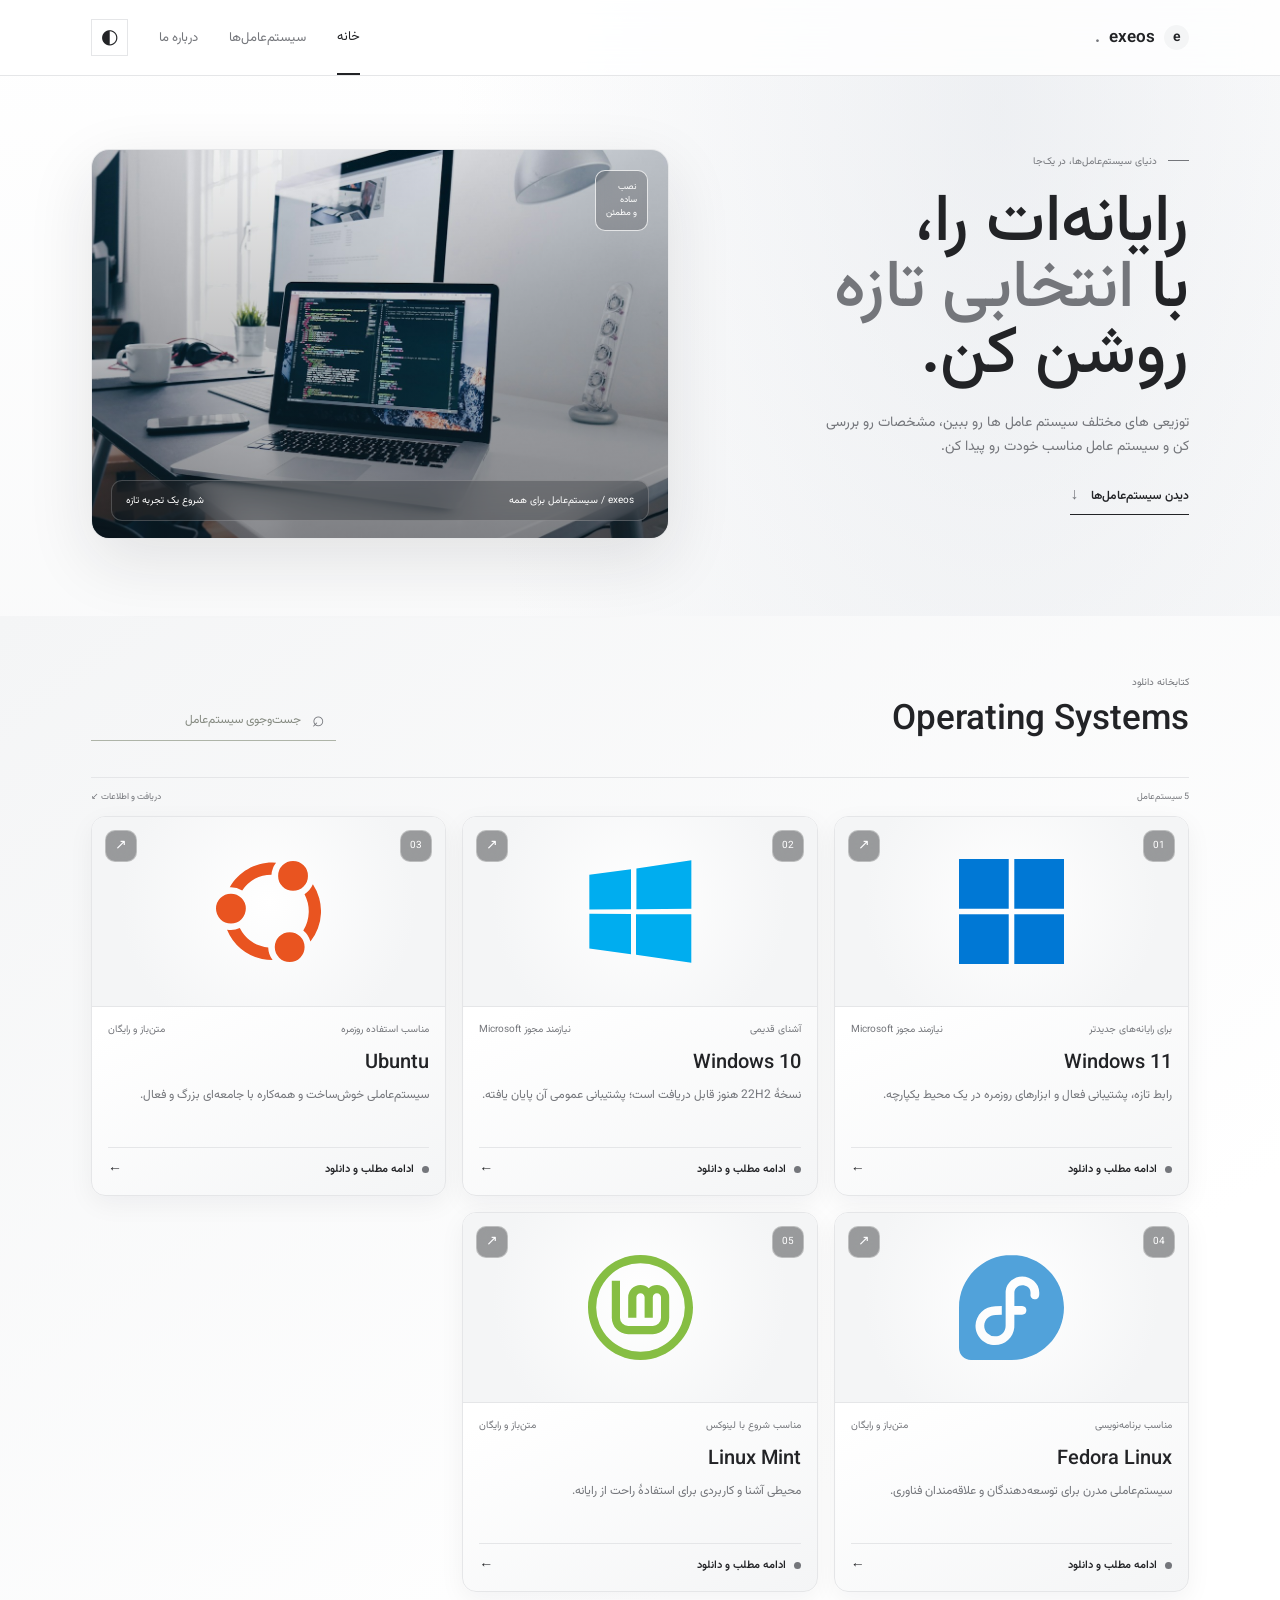
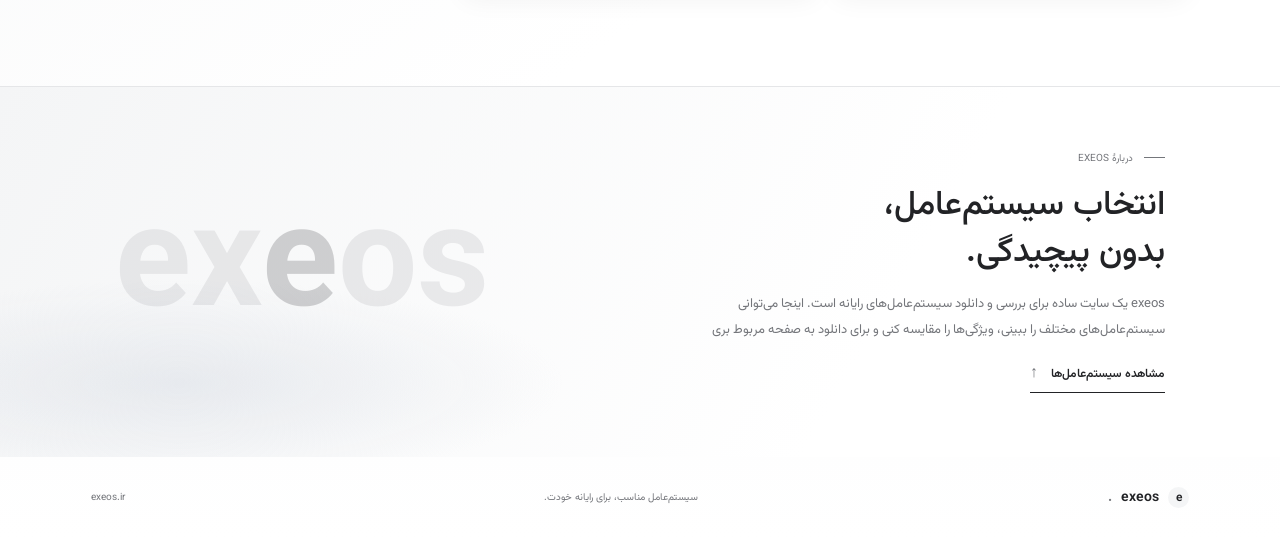
==== commit b676dc43: "text content changed." ====
--- a/index.html
+++ b/index.html
@@ -6,7 +6,7 @@
     <meta name="theme-color" content="#f7f7f8" />
     <meta
       name="description"
-      content="exeos؛ مرجع انتخاب و دانلود سیستم‌عامل برای رایانه شما."
+      content="exeos مرجع انتخاب و دانلود سیستم‌عامل برای رایانه شما."
     />
     <title>exeos | دانلود سیستم‌عامل</title>
     <link rel="preconnect" href="https://fonts.googleapis.com" />
@@ -28,9 +28,9 @@
         ></a
       >
       <nav class="header-nav" id="primary-navigation" aria-label="ناوبری اصلی">
-        <a class="nav-link nav-link-active" href="index.html">فروشگاه</a>
+        <a class="nav-link nav-link-active" href="index.html">خانه</a>
         <a class="nav-link" href="#systems">سیستم‌عامل‌ها</a>
-        <a class="nav-link" href="#about">دربارهٔ ما</a>
+        <a class="nav-link" href="#about">درباره ما</a>
         <button
           class="theme-toggle"
           id="theme-toggle"
@@ -59,14 +59,14 @@
         <div class="intro-copy">
           <p class="eyebrow">
             <span class="eyebrow-line" aria-hidden="true"></span> دنیای
-            سیستم‌عامل‌ها، یک‌جا
+            سیستم‌عامل‌ها، در یک‌جا
           </p>
           <h1 id="page-title">
             رایانه‌ات را،<br />با <span>انتخابی تازه</span> روشن کن.
           </h1>
           <p class="intro-description">
-            سیستم‌عامل مناسب خودت را پیدا کن. نسخه‌ها را بشناس، مشخصات را مقایسه
-            کن و برای دریافت آماده شو.
+            توزیعی های مختلف سیستم عامل ها رو ببین، مشخصات رو بررسی کن و سیستم
+            عامل مناسب خودت رو پیدا کن.
           </p>
           <a class="text-link" href="#systems"
             >دیدن سیستم‌عامل‌ها <span aria-hidden="true">↓</span></a
@@ -76,7 +76,7 @@
           <img src="sources/pics/hero-workspace.jpg" alt="رایانه و میز کار" />
           <div class="art-caption">
             <span>exeos / سیستم‌عامل برای همه</span
-            ><span>شروع یک تجربهٔ تازه</span>
+            ><span>شروع یک تجربه تازه</span>
           </div>
           <span class="art-stamp" aria-hidden="true"
             >نصب<br />ساده<br />و مطمئن</span
@@ -91,7 +91,7 @@
       >
         <div class="section-heading">
           <div>
-            <p class="eyebrow">کتابخانهٔ دانلود</p>
+            <p class="eyebrow">کتابخانه دانلود</p>
             <h2 id="collection-title">Operating Systems</h2>
           </div>
           <label class="search-box">
@@ -100,7 +100,7 @@
             <input
               id="system-search"
               type="search"
-              placeholder="نام سیستم‌عامل را بنویس"
+              placeholder="جست‌وجوی سیستم‌عامل"
               autocomplete="off"
             />
           </label>
@@ -122,12 +122,12 @@
           </p>
           <h2 id="about-title">انتخاب سیستم‌عامل،<br />بدون پیچیدگی.</h2>
           <p>
-            exeos یک راهنمای ساده برای شناخت و دریافت سیستم‌عامل‌های رایانه است.
-            اطلاعات هر سیستم‌عامل را یک‌جا می‌بینید، ویژگی‌ها را مقایسه می‌کنید
-            و برای دانلود به مسیر مناسب می‌رسید.
+            exeos یک سایت ساده برای بررسی و دانلود سیستم‌عامل‌های رایانه است.
+            اینجا می‌توانی سیستم‌عامل‌های مختلف را ببینی، ویژگی‌ها را مقایسه کنی
+            و برای دانلود به صفحه مربوط بری
           </p>
           <a class="text-link" href="#systems"
-            >مشاهدهٔ سیستم‌عامل‌ها <span aria-hidden="true">↓</span></a
+            >مشاهده سیستم‌عامل‌ها <span aria-hidden="true">↑</span></a
           >
         </div>
         <div class="about-mark" aria-hidden="true">ex<span>e</span>os</div>
@@ -141,7 +141,7 @@
           >.</span
         ></a
       >
-      <span>سیستم‌عامل مناسب، برای رایانهٔ خودت.</span>
+      <span>سیستم‌عامل مناسب، برای رایانه خودت.</span>
       <span>exeos.ir</span>
     </footer>
     <script src="theme.js" defer></script>
--- a/style.css
+++ b/style.css
@@ -543,7 +543,7 @@
   align-items: baseline;
   gap: 10px;
   padding: 7px 0;
-  color: #51564d;
+  color: var(--muted);
   font-size: 12px;
 }
 .feature-list li::before {
@@ -551,7 +551,7 @@
   height: 6px;
   display: inline-block;
   border-radius: 50%;
-  background: #a2b855;
+  background: #727a7e;
   content: "";
   flex: 0 0 auto;
 }
